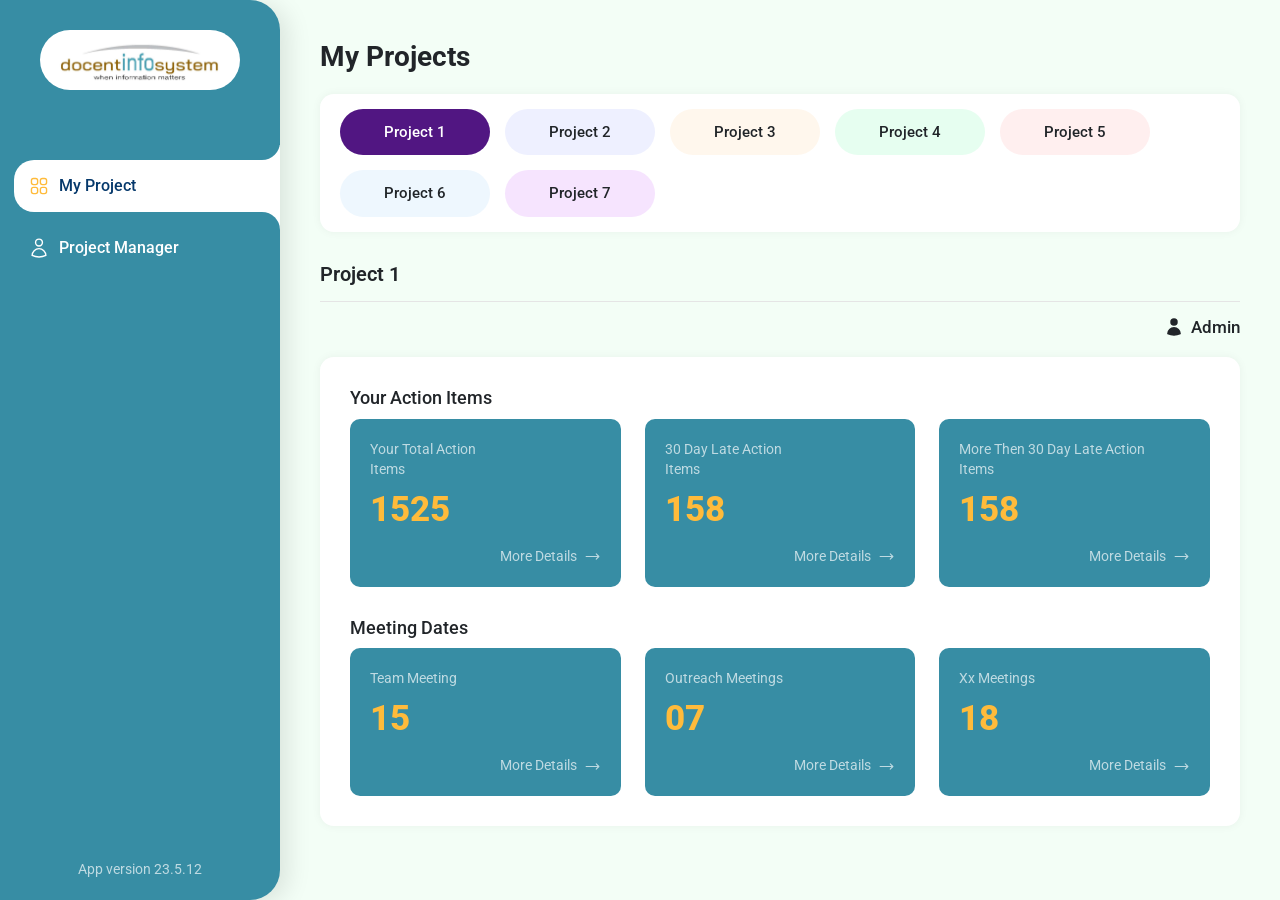
==== index.html @ bc52c70f "first commit" ====
<!doctype html>
<html class="no-js" lang="">

<head>
   <meta charset="utf-8">
   <title>Document Info System</title>
   <meta name="description" content="">
   <meta name="viewport" content="width=device-width, initial-scale=1">
   <link
      href="https://fonts.googleapis.com/css2?family=Roboto:ital,wght@0,100;0,300;0,400;0,500;0,700;0,900;1,100;1,300;1,400;1,500;1,700;1,900&display=swap"
      rel="stylesheet">
   <!-- Favicons -->
   <link rel="apple-touch-icon" href="./asset/img/favicons/apple-touch-icon.png" sizes="180x180">
   <link rel="icon" href="./asset/img/favicons/favicon-32x32.png" sizes="32x32" type="image/png">
   <link rel="icon" href="./asset/img/favicons/favicon-16x16.png" sizes="16x16" type="image/png">
   <link rel="stylesheet" href="./asset/css/bootstrap.min.css">
   <link rel="stylesheet" href="./asset/css/style.css">
</head>

<body>
   <main class="appWrapper">
      <!-- sidebar -->
      <div class="sideBar">
         <div class="topInfo">
            <div class="logoBox">
               <a href="/">
                  <img class="img-fluid" src="./asset/img/logo.jpg" alt="">
               </a>
            </div>
            <div class="menuBox">
               <nav>
                  <ul>
                     <li>
                        <a href="#" class="active">
                           <svg xmlns="http://www.w3.org/2000/svg" fill="none" viewBox="0 0 24 24" stroke-width="1.5"
                              stroke="currentColor" class="size-6">
                              <path stroke-linecap="round" stroke-linejoin="round"
                                 d="M3.75 6A2.25 2.25 0 0 1 6 3.75h2.25A2.25 2.25 0 0 1 10.5 6v2.25a2.25 2.25 0 0 1-2.25 2.25H6a2.25 2.25 0 0 1-2.25-2.25V6ZM3.75 15.75A2.25 2.25 0 0 1 6 13.5h2.25a2.25 2.25 0 0 1 2.25 2.25V18a2.25 2.25 0 0 1-2.25 2.25H6A2.25 2.25 0 0 1 3.75 18v-2.25ZM13.5 6a2.25 2.25 0 0 1 2.25-2.25H18A2.25 2.25 0 0 1 20.25 6v2.25A2.25 2.25 0 0 1 18 10.5h-2.25a2.25 2.25 0 0 1-2.25-2.25V6ZM13.5 15.75a2.25 2.25 0 0 1 2.25-2.25H18a2.25 2.25 0 0 1 2.25 2.25V18A2.25 2.25 0 0 1 18 20.25h-2.25A2.25 2.25 0 0 1 13.5 18v-2.25Z" />
                           </svg>
                           <span>My Project</span>
                        </a>
                     </li>
                     <li>
                        <a href="#">
                           <svg xmlns="http://www.w3.org/2000/svg" fill="none" viewBox="0 0 24 24" stroke-width="1.5"
                              stroke="currentColor" class="size-6">
                              <path stroke-linecap="round" stroke-linejoin="round"
                                 d="M15.75 6a3.75 3.75 0 1 1-7.5 0 3.75 3.75 0 0 1 7.5 0ZM4.501 20.118a7.5 7.5 0 0 1 14.998 0A17.933 17.933 0 0 1 12 21.75c-2.676 0-5.216-.584-7.499-1.632Z" />
                           </svg>
                           <span>Project Manager</span>
                        </a>
                     </li>
                  </ul>
               </nav>
            </div>
         </div>
         <div class="bottomInfo">
            <p>App version 23.5.12</p>
         </div>
      </div>
      <!-- mobile header -->
      <div class="mobileHeader">
         <div class="row align-items-center">
            <div class="col-6">
               <div class="LogoBox">
                  <a href="/">
                     <img class="img-fluid" src="./asset/img/logo.jpg" alt="">
                  </a>
               </div>
            </div>
            <div class="col-6">
               <div class="toggleButton">
                  <button type="button" data-bs-toggle="offcanvas" data-bs-target="#mobileOffcanvas">
                     <svg xmlns="http://www.w3.org/2000/svg" fill="none" viewBox="0 0 24 24" stroke-width="1.5"
                        stroke="currentColor" class="size-6">
                        <path stroke-linecap="round" stroke-linejoin="round"
                           d="M3.75 6.75h16.5M3.75 12H12m-8.25 5.25h16.5" />
                     </svg>
                  </button>
               </div>
            </div>
         </div>
      </div>
      <!-- mobileSidebar -->
      <div class="offcanvas offcanvas-end" tabindex="-1" id="mobileOffcanvas" aria-labelledby="offcanvasExampleLabel">
         <div class="offcanvas-header">
            <button type="button" class="btn-close" data-bs-dismiss="offcanvas" aria-label="Close"></button>
         </div>
         <div class="offcanvas-body">
            <div class="topInfo">
               <div class="menuBox">
                  <nav>
                     <ul>
                        <li>
                           <a href="#" class="active">
                              <svg xmlns="http://www.w3.org/2000/svg" fill="none" viewBox="0 0 24 24" stroke-width="1.5"
                                 stroke="currentColor" class="size-6">
                                 <path stroke-linecap="round" stroke-linejoin="round"
                                    d="M3.75 6A2.25 2.25 0 0 1 6 3.75h2.25A2.25 2.25 0 0 1 10.5 6v2.25a2.25 2.25 0 0 1-2.25 2.25H6a2.25 2.25 0 0 1-2.25-2.25V6ZM3.75 15.75A2.25 2.25 0 0 1 6 13.5h2.25a2.25 2.25 0 0 1 2.25 2.25V18a2.25 2.25 0 0 1-2.25 2.25H6A2.25 2.25 0 0 1 3.75 18v-2.25ZM13.5 6a2.25 2.25 0 0 1 2.25-2.25H18A2.25 2.25 0 0 1 20.25 6v2.25A2.25 2.25 0 0 1 18 10.5h-2.25a2.25 2.25 0 0 1-2.25-2.25V6ZM13.5 15.75a2.25 2.25 0 0 1 2.25-2.25H18a2.25 2.25 0 0 1 2.25 2.25V18A2.25 2.25 0 0 1 18 20.25h-2.25A2.25 2.25 0 0 1 13.5 18v-2.25Z" />
                              </svg>
                              <span>My Project</span>
                           </a>
                        </li>
                        <li>
                           <a href="#">
                              <svg xmlns="http://www.w3.org/2000/svg" fill="none" viewBox="0 0 24 24" stroke-width="1.5"
                                 stroke="currentColor" class="size-6">
                                 <path stroke-linecap="round" stroke-linejoin="round"
                                    d="M15.75 6a3.75 3.75 0 1 1-7.5 0 3.75 3.75 0 0 1 7.5 0ZM4.501 20.118a7.5 7.5 0 0 1 14.998 0A17.933 17.933 0 0 1 12 21.75c-2.676 0-5.216-.584-7.499-1.632Z" />
                              </svg>
                              <span>Project Manager</span>
                           </a>
                        </li>
                     </ul>
                  </nav>
               </div>
            </div>
            <div class="bottomInfo">
               <p>App version 23.5.12</p>
            </div>
         </div>
      </div>
      <!-- main app content -->
      <div class="wrapper">
         <div class="pageHeading">
            <h2>My Projects</h2>
         </div>
         <div class="projectButton">
            <div class="card">
               <div class="card-body">
                  <ul class="nav nav-tabs" id="myTab" role="tablist">
                     <li class="nav-item" role="presentation">
                        <button class="active btn p1" data-bs-toggle="tab" data-bs-target="#project1" type="button"
                           role="tab" aria-selected="true">Project 1</button>
                     </li>
                     <li class="nav-item" role="presentation">
                        <button class="btn p2" data-bs-toggle="tab" data-bs-target="#project2" type="button" role="tab"
                           aria-selected="false">Project 2</button>
                     </li>
                     <li class="nav-item" role="presentation">
                        <button class="btn p3" data-bs-toggle="tab" data-bs-target="#project3" type="button" role="tab"
                           aria-selected="false">Project 3</button>
                     </li>
                     <li class="nav-item" role="presentation">
                        <button class="btn p4" data-bs-toggle="tab" data-bs-target="#project4" type="button" role="tab"
                           aria-selected="false">Project 4</button>
                     </li>
                     <li class="nav-item" role="presentation">
                        <button class="btn p5" data-bs-toggle="tab" data-bs-target="#project5" type="button" role="tab"
                           aria-selected="false">Project 5</button>
                     </li>
                     <li class="nav-item" role="presentation">
                        <button class="btn p6" data-bs-toggle="tab" data-bs-target="#project6" type="button" role="tab"
                           aria-selected="false">Project 6</button>
                     </li>
                     <li class="nav-item" role="presentation">
                        <button class="btn p7" data-bs-toggle="tab" data-bs-target="#project7" type="button" role="tab"
                           aria-selected="false">Project 7</button>
                     </li>
                  </ul>
               </div>
            </div>
         </div>
         <div class="projectPreview">
            <div class="tab-content" id="myTabContent">
               <div class="tab-pane fade show active" id="project1" role="tabpanel" aria-labelledby="home-tab"
                  tabindex="0">
                  <div class="topInfo">
                     <h3>Project 1</h3>
                  </div>
                  <div class="userInfo">
                     <h4>
                        <svg xmlns="http://www.w3.org/2000/svg" viewBox="0 0 24 24" fill="currentColor" class="size-6">
                           <path fill-rule="evenodd"
                              d="M7.5 6a4.5 4.5 0 1 1 9 0 4.5 4.5 0 0 1-9 0ZM3.751 20.105a8.25 8.25 0 0 1 16.498 0 .75.75 0 0 1-.437.695A18.683 18.683 0 0 1 12 22.5c-2.786 0-5.433-.608-7.812-1.7a.75.75 0 0 1-.437-.695Z"
                              clip-rule="evenodd" />
                        </svg>
                        <span>Admin</span>
                     </h4>
                  </div>
                  <div class="card">
                     <div class="card-body">
                        <div class="topItemBox">
                           <div class="top">
                              <h3>Your Action Items</h3>
                           </div>
                           <div class="itemWrapper">
                              <div class="row">
                                 <div class="col-xl-4 col-lg-6 col-md-6 col-12">
                                    <div class="singleItem">
                                       <h4>Your Total Action <br> Items</h4>
                                       <h2>1525</h2>
                                       <div class="detailsBtn">
                                          <a href="#">
                                             More Details
                                             <svg xmlns="http://www.w3.org/2000/svg" fill="none" viewBox="0 0 24 24"
                                                stroke-width="1.5" stroke="currentColor" class="size-6">
                                                <path stroke-linecap="round" stroke-linejoin="round"
                                                   d="M17.25 8.25 21 12m0 0-3.75 3.75M21 12H3" />
                                             </svg>
                                          </a>
                                       </div>
                                    </div>
                                 </div>
                                 <div class="col-xl-4 col-lg-6 col-md-6 col-12">
                                    <div class="singleItem">
                                       <h4>30 Day Late Action <br> Items</h4>
                                       <h2>158</h2>
                                       <div class="detailsBtn">
                                          <a href="#">
                                             More Details
                                             <svg xmlns="http://www.w3.org/2000/svg" fill="none" viewBox="0 0 24 24"
                                                stroke-width="1.5" stroke="currentColor" class="size-6">
                                                <path stroke-linecap="round" stroke-linejoin="round"
                                                   d="M17.25 8.25 21 12m0 0-3.75 3.75M21 12H3" />
                                             </svg>
                                          </a>
                                       </div>
                                    </div>
                                 </div>
                                 <div class="col-xl-4 col-lg-6 col-md-6 col-12">
                                    <div class="singleItem">
                                       <h4>More Then 30 Day Late Action <br> Items</h4>
                                       <h2>158</h2>
                                       <div class="detailsBtn">
                                          <a href="#">
                                             More Details
                                             <svg xmlns="http://www.w3.org/2000/svg" fill="none" viewBox="0 0 24 24"
                                                stroke-width="1.5" stroke="currentColor" class="size-6">
                                                <path stroke-linecap="round" stroke-linejoin="round"
                                                   d="M17.25 8.25 21 12m0 0-3.75 3.75M21 12H3" />
                                             </svg>
                                          </a>
                                       </div>
                                    </div>
                                 </div>
                              </div>
                           </div>
                        </div>
                        <div class="bottomItemBox">
                           <div class="top">
                              <h3>Meeting Dates</h3>
                           </div>
                           <div class="itemWrapper">
                              <div class="row">
                                 <div class="col-xl-4 col-lg-6 col-md-6 col-12">
                                    <div class="singleItem">
                                       <h4>Team Meeting</h4>
                                       <h2>15</h2>
                                       <div class="detailsBtn">
                                          <a href="#">
                                             More Details
                                             <svg xmlns="http://www.w3.org/2000/svg" fill="none" viewBox="0 0 24 24"
                                                stroke-width="1.5" stroke="currentColor" class="size-6">
                                                <path stroke-linecap="round" stroke-linejoin="round"
                                                   d="M17.25 8.25 21 12m0 0-3.75 3.75M21 12H3" />
                                             </svg>
                                          </a>
                                       </div>
                                    </div>
                                 </div>
                                 <div class="col-xl-4 col-lg-6 col-md-6 col-12">
                                    <div class="singleItem">
                                       <h4>Outreach Meetings</h4>
                                       <h2>07</h2>
                                       <div class="detailsBtn">
                                          <a href="#">
                                             More Details
                                             <svg xmlns="http://www.w3.org/2000/svg" fill="none" viewBox="0 0 24 24"
                                                stroke-width="1.5" stroke="currentColor" class="size-6">
                                                <path stroke-linecap="round" stroke-linejoin="round"
                                                   d="M17.25 8.25 21 12m0 0-3.75 3.75M21 12H3" />
                                             </svg>
                                          </a>
                                       </div>
                                    </div>
                                 </div>
                                 <div class="col-xl-4 col-lg-6 col-md-6 col-12">
                                    <div class="singleItem">
                                       <h4>Xx Meetings</h4>
                                       <h2>18</h2>
                                       <div class="detailsBtn">
                                          <a href="#">
                                             More Details
                                             <svg xmlns="http://www.w3.org/2000/svg" fill="none" viewBox="0 0 24 24"
                                                stroke-width="1.5" stroke="currentColor" class="size-6">
                                                <path stroke-linecap="round" stroke-linejoin="round"
                                                   d="M17.25 8.25 21 12m0 0-3.75 3.75M21 12H3" />
                                             </svg>
                                          </a>
                                       </div>
                                    </div>
                                 </div>
                              </div>
                           </div>
                        </div>
                     </div>
                  </div>
               </div>
               <div class="tab-pane fade" id="project2" role="tabpanel" aria-labelledby="profile-tab" tabindex="0">
                  <div class="topInfo">
                     <h3>Project 2</h3>
                  </div>
                  <div class="userInfo">
                     <h4>
                        <svg xmlns="http://www.w3.org/2000/svg" viewBox="0 0 24 24" fill="currentColor" class="size-6">
                           <path fill-rule="evenodd"
                              d="M7.5 6a4.5 4.5 0 1 1 9 0 4.5 4.5 0 0 1-9 0ZM3.751 20.105a8.25 8.25 0 0 1 16.498 0 .75.75 0 0 1-.437.695A18.683 18.683 0 0 1 12 22.5c-2.786 0-5.433-.608-7.812-1.7a.75.75 0 0 1-.437-.695Z"
                              clip-rule="evenodd" />
                        </svg>
                        <span>Admin</span>
                     </h4>
                  </div>
                  <div class="card">
                     <div class="card-body">
                        <div class="topItemBox">
                           <div class="top">
                              <h3>Your Action Items</h3>
                           </div>
                           <div class="itemWrapper">
                              <div class="row">
                                 <div class="col-xl-4 col-lg-6 col-md-6 col-12">
                                    <div class="singleItem">
                                       <h4>Your Total Action <br> Items</h4>
                                       <h2>1525</h2>
                                       <div class="detailsBtn">
                                          <a href="#">
                                             More Details
                                             <svg xmlns="http://www.w3.org/2000/svg" fill="none" viewBox="0 0 24 24"
                                                stroke-width="1.5" stroke="currentColor" class="size-6">
                                                <path stroke-linecap="round" stroke-linejoin="round"
                                                   d="M17.25 8.25 21 12m0 0-3.75 3.75M21 12H3" />
                                             </svg>
                                          </a>
                                       </div>
                                    </div>
                                 </div>
                                 <div class="col-xl-4 col-lg-6 col-md-6 col-12">
                                    <div class="singleItem">
                                       <h4>30 Day Late Action <br> Items</h4>
                                       <h2>158</h2>
                                       <div class="detailsBtn">
                                          <a href="#">
                                             More Details
                                             <svg xmlns="http://www.w3.org/2000/svg" fill="none" viewBox="0 0 24 24"
                                                stroke-width="1.5" stroke="currentColor" class="size-6">
                                                <path stroke-linecap="round" stroke-linejoin="round"
                                                   d="M17.25 8.25 21 12m0 0-3.75 3.75M21 12H3" />
                                             </svg>
                                          </a>
                                       </div>
                                    </div>
                                 </div>
                                 <div class="col-xl-4 col-lg-6 col-md-6 col-12">
                                    <div class="singleItem">
                                       <h4>More Then 30 Day Late Action <br> Items</h4>
                                       <h2>158</h2>
                                       <div class="detailsBtn">
                                          <a href="#">
                                             More Details
                                             <svg xmlns="http://www.w3.org/2000/svg" fill="none" viewBox="0 0 24 24"
                                                stroke-width="1.5" stroke="currentColor" class="size-6">
                                                <path stroke-linecap="round" stroke-linejoin="round"
                                                   d="M17.25 8.25 21 12m0 0-3.75 3.75M21 12H3" />
                                             </svg>
                                          </a>
                                       </div>
                                    </div>
                                 </div>
                              </div>
                           </div>
                        </div>
                        <div class="bottomItemBox">
                           <div class="top">
                              <h3>Meeting Dates</h3>
                           </div>
                           <div class="itemWrapper">
                              <div class="row">
                                 <div class="col-xl-4 col-lg-6 col-md-6 col-12">
                                    <div class="singleItem">
                                       <h4>Team Meeting</h4>
                                       <h2>15</h2>
                                       <div class="detailsBtn">
                                          <a href="#">
                                             More Details
                                             <svg xmlns="http://www.w3.org/2000/svg" fill="none" viewBox="0 0 24 24"
                                                stroke-width="1.5" stroke="currentColor" class="size-6">
                                                <path stroke-linecap="round" stroke-linejoin="round"
                                                   d="M17.25 8.25 21 12m0 0-3.75 3.75M21 12H3" />
                                             </svg>
                                          </a>
                                       </div>
                                    </div>
                                 </div>
                                 <div class="col-xl-4 col-lg-6 col-md-6 col-12">
                                    <div class="singleItem">
                                       <h4>Outreach Meetings</h4>
                                       <h2>07</h2>
                                       <div class="detailsBtn">
                                          <a href="#">
                                             More Details
                                             <svg xmlns="http://www.w3.org/2000/svg" fill="none" viewBox="0 0 24 24"
                                                stroke-width="1.5" stroke="currentColor" class="size-6">
                                                <path stroke-linecap="round" stroke-linejoin="round"
                                                   d="M17.25 8.25 21 12m0 0-3.75 3.75M21 12H3" />
                                             </svg>
                                          </a>
                                       </div>
                                    </div>
                                 </div>
                                 <div class="col-xl-4 col-lg-6 col-md-6 col-12">
                                    <div class="singleItem">
                                       <h4>Xx Meetings</h4>
                                       <h2>18</h2>
                                       <div class="detailsBtn">
                                          <a href="#">
                                             More Details
                                             <svg xmlns="http://www.w3.org/2000/svg" fill="none" viewBox="0 0 24 24"
                                                stroke-width="1.5" stroke="currentColor" class="size-6">
                                                <path stroke-linecap="round" stroke-linejoin="round"
                                                   d="M17.25 8.25 21 12m0 0-3.75 3.75M21 12H3" />
                                             </svg>
                                          </a>
                                       </div>
                                    </div>
                                 </div>
                              </div>
                           </div>
                        </div>
                     </div>
                  </div>
               </div>
               <div class="tab-pane fade" id="project3" role="tabpanel" aria-labelledby="profile-tab" tabindex="0">
                  <div class="topInfo">
                     <h3>Project 3</h3>
                  </div>
                  <div class="userInfo">
                     <h4>
                        <svg xmlns="http://www.w3.org/2000/svg" viewBox="0 0 24 24" fill="currentColor" class="size-6">
                           <path fill-rule="evenodd"
                              d="M7.5 6a4.5 4.5 0 1 1 9 0 4.5 4.5 0 0 1-9 0ZM3.751 20.105a8.25 8.25 0 0 1 16.498 0 .75.75 0 0 1-.437.695A18.683 18.683 0 0 1 12 22.5c-2.786 0-5.433-.608-7.812-1.7a.75.75 0 0 1-.437-.695Z"
                              clip-rule="evenodd" />
                        </svg>
                        <span>Admin</span>
                     </h4>
                  </div>
                  <div class="card">
                     <div class="card-body">
                        <div class="topItemBox">
                           <div class="top">
                              <h3>Your Action Items</h3>
                           </div>
                           <div class="itemWrapper">
                              <div class="row">
                                 <div class="col-xl-4 col-lg-6 col-md-6 col-12">
                                    <div class="singleItem">
                                       <h4>Your Total Action <br> Items</h4>
                                       <h2>1525</h2>
                                       <div class="detailsBtn">
                                          <a href="#">
                                             More Details
                                             <svg xmlns="http://www.w3.org/2000/svg" fill="none" viewBox="0 0 24 24"
                                                stroke-width="1.5" stroke="currentColor" class="size-6">
                                                <path stroke-linecap="round" stroke-linejoin="round"
                                                   d="M17.25 8.25 21 12m0 0-3.75 3.75M21 12H3" />
                                             </svg>
                                          </a>
                                       </div>
                                    </div>
                                 </div>
                                 <div class="col-xl-4 col-lg-6 col-md-6 col-12">
                                    <div class="singleItem">
                                       <h4>30 Day Late Action <br> Items</h4>
                                       <h2>158</h2>
                                       <div class="detailsBtn">
                                          <a href="#">
                                             More Details
                                             <svg xmlns="http://www.w3.org/2000/svg" fill="none" viewBox="0 0 24 24"
                                                stroke-width="1.5" stroke="currentColor" class="size-6">
                                                <path stroke-linecap="round" stroke-linejoin="round"
                                                   d="M17.25 8.25 21 12m0 0-3.75 3.75M21 12H3" />
                                             </svg>
                                          </a>
                                       </div>
                                    </div>
                                 </div>
                                 <div class="col-xl-4 col-lg-6 col-md-6 col-12">
                                    <div class="singleItem">
                                       <h4>More Then 30 Day Late Action <br> Items</h4>
                                       <h2>158</h2>
                                       <div class="detailsBtn">
                                          <a href="#">
                                             More Details
                                             <svg xmlns="http://www.w3.org/2000/svg" fill="none" viewBox="0 0 24 24"
                                                stroke-width="1.5" stroke="currentColor" class="size-6">
                                                <path stroke-linecap="round" stroke-linejoin="round"
                                                   d="M17.25 8.25 21 12m0 0-3.75 3.75M21 12H3" />
                                             </svg>
                                          </a>
                                       </div>
                                    </div>
                                 </div>
                              </div>
                           </div>
                        </div>
                        <div class="bottomItemBox">
                           <div class="top">
                              <h3>Meeting Dates</h3>
                           </div>
                           <div class="itemWrapper">
                              <div class="row">
                                 <div class="col-xl-4 col-lg-6 col-md-6 col-12">
                                    <div class="singleItem">
                                       <h4>Team Meeting</h4>
                                       <h2>15</h2>
                                       <div class="detailsBtn">
                                          <a href="#">
                                             More Details
                                             <svg xmlns="http://www.w3.org/2000/svg" fill="none" viewBox="0 0 24 24"
                                                stroke-width="1.5" stroke="currentColor" class="size-6">
                                                <path stroke-linecap="round" stroke-linejoin="round"
                                                   d="M17.25 8.25 21 12m0 0-3.75 3.75M21 12H3" />
                                             </svg>
                                          </a>
                                       </div>
                                    </div>
                                 </div>
                                 <div class="col-xl-4 col-lg-6 col-md-6 col-12">
                                    <div class="singleItem">
                                       <h4>Outreach Meetings</h4>
                                       <h2>07</h2>
                                       <div class="detailsBtn">
                                          <a href="#">
                                             More Details
                                             <svg xmlns="http://www.w3.org/2000/svg" fill="none" viewBox="0 0 24 24"
                                                stroke-width="1.5" stroke="currentColor" class="size-6">
                                                <path stroke-linecap="round" stroke-linejoin="round"
                                                   d="M17.25 8.25 21 12m0 0-3.75 3.75M21 12H3" />
                                             </svg>
                                          </a>
                                       </div>
                                    </div>
                                 </div>
                                 <div class="col-xl-4 col-lg-6 col-md-6 col-12">
                                    <div class="singleItem">
                                       <h4>Xx Meetings</h4>
                                       <h2>18</h2>
                                       <div class="detailsBtn">
                                          <a href="#">
                                             More Details
                                             <svg xmlns="http://www.w3.org/2000/svg" fill="none" viewBox="0 0 24 24"
                                                stroke-width="1.5" stroke="currentColor" class="size-6">
                                                <path stroke-linecap="round" stroke-linejoin="round"
                                                   d="M17.25 8.25 21 12m0 0-3.75 3.75M21 12H3" />
                                             </svg>
                                          </a>
                                       </div>
                                    </div>
                                 </div>
                              </div>
                           </div>
                        </div>
                     </div>
                  </div>
               </div>
               <div class="tab-pane fade" id="project4" role="tabpanel" aria-labelledby="profile-tab" tabindex="0">
                  <div class="topInfo">
                     <h3>Project 4</h3>
                  </div>
                  <div class="userInfo">
                     <h4>
                        <svg xmlns="http://www.w3.org/2000/svg" viewBox="0 0 24 24" fill="currentColor" class="size-6">
                           <path fill-rule="evenodd"
                              d="M7.5 6a4.5 4.5 0 1 1 9 0 4.5 4.5 0 0 1-9 0ZM3.751 20.105a8.25 8.25 0 0 1 16.498 0 .75.75 0 0 1-.437.695A18.683 18.683 0 0 1 12 22.5c-2.786 0-5.433-.608-7.812-1.7a.75.75 0 0 1-.437-.695Z"
                              clip-rule="evenodd" />
                        </svg>
                        <span>Admin</span>
                     </h4>
                  </div>
                  <div class="card">
                     <div class="card-body">
                        <div class="topItemBox">
                           <div class="top">
                              <h3>Your Action Items</h3>
                           </div>
                           <div class="itemWrapper">
                              <div class="row">
                                 <div class="col-xl-4 col-lg-6 col-md-6 col-12">
                                    <div class="singleItem">
                                       <h4>Your Total Action <br> Items</h4>
                                       <h2>1525</h2>
                                       <div class="detailsBtn">
                                          <a href="#">
                                             More Details
                                             <svg xmlns="http://www.w3.org/2000/svg" fill="none" viewBox="0 0 24 24"
                                                stroke-width="1.5" stroke="currentColor" class="size-6">
                                                <path stroke-linecap="round" stroke-linejoin="round"
                                                   d="M17.25 8.25 21 12m0 0-3.75 3.75M21 12H3" />
                                             </svg>
                                          </a>
                                       </div>
                                    </div>
                                 </div>
                                 <div class="col-xl-4 col-lg-6 col-md-6 col-12">
                                    <div class="singleItem">
                                       <h4>30 Day Late Action <br> Items</h4>
                                       <h2>158</h2>
                                       <div class="detailsBtn">
                                          <a href="#">
                                             More Details
                                             <svg xmlns="http://www.w3.org/2000/svg" fill="none" viewBox="0 0 24 24"
                                                stroke-width="1.5" stroke="currentColor" class="size-6">
                                                <path stroke-linecap="round" stroke-linejoin="round"
                                                   d="M17.25 8.25 21 12m0 0-3.75 3.75M21 12H3" />
                                             </svg>
                                          </a>
                                       </div>
                                    </div>
                                 </div>
                                 <div class="col-xl-4 col-lg-6 col-md-6 col-12">
                                    <div class="singleItem">
                                       <h4>More Then 30 Day Late Action <br> Items</h4>
                                       <h2>158</h2>
                                       <div class="detailsBtn">
                                          <a href="#">
                                             More Details
                                             <svg xmlns="http://www.w3.org/2000/svg" fill="none" viewBox="0 0 24 24"
                                                stroke-width="1.5" stroke="currentColor" class="size-6">
                                                <path stroke-linecap="round" stroke-linejoin="round"
                                                   d="M17.25 8.25 21 12m0 0-3.75 3.75M21 12H3" />
                                             </svg>
                                          </a>
                                       </div>
                                    </div>
                                 </div>
                              </div>
                           </div>
                        </div>
                        <div class="bottomItemBox">
                           <div class="top">
                              <h3>Meeting Dates</h3>
                           </div>
                           <div class="itemWrapper">
                              <div class="row">
                                 <div class="col-xl-4 col-lg-6 col-md-6 col-12">
                                    <div class="singleItem">
                                       <h4>Team Meeting</h4>
                                       <h2>15</h2>
                                       <div class="detailsBtn">
                                          <a href="#">
                                             More Details
                                             <svg xmlns="http://www.w3.org/2000/svg" fill="none" viewBox="0 0 24 24"
                                                stroke-width="1.5" stroke="currentColor" class="size-6">
                                                <path stroke-linecap="round" stroke-linejoin="round"
                                                   d="M17.25 8.25 21 12m0 0-3.75 3.75M21 12H3" />
                                             </svg>
                                          </a>
                                       </div>
                                    </div>
                                 </div>
                                 <div class="col-xl-4 col-lg-6 col-md-6 col-12">
                                    <div class="singleItem">
                                       <h4>Outreach Meetings</h4>
                                       <h2>07</h2>
                                       <div class="detailsBtn">
                                          <a href="#">
                                             More Details
                                             <svg xmlns="http://www.w3.org/2000/svg" fill="none" viewBox="0 0 24 24"
                                                stroke-width="1.5" stroke="currentColor" class="size-6">
                                                <path stroke-linecap="round" stroke-linejoin="round"
                                                   d="M17.25 8.25 21 12m0 0-3.75 3.75M21 12H3" />
                                             </svg>
                                          </a>
                                       </div>
                                    </div>
                                 </div>
                                 <div class="col-xl-4 col-lg-6 col-md-6 col-12">
                                    <div class="singleItem">
                                       <h4>Xx Meetings</h4>
                                       <h2>18</h2>
                                       <div class="detailsBtn">
                                          <a href="#">
                                             More Details
                                             <svg xmlns="http://www.w3.org/2000/svg" fill="none" viewBox="0 0 24 24"
                                                stroke-width="1.5" stroke="currentColor" class="size-6">
                                                <path stroke-linecap="round" stroke-linejoin="round"
                                                   d="M17.25 8.25 21 12m0 0-3.75 3.75M21 12H3" />
                                             </svg>
                                          </a>
                                       </div>
                                    </div>
                                 </div>
                              </div>
                           </div>
                        </div>
                     </div>
                  </div>
               </div>
               <div class="tab-pane fade" id="project5" role="tabpanel" aria-labelledby="profile-tab" tabindex="0">
                  <div class="topInfo">
                     <h3>Project 5</h3>
                  </div>
                  <div class="userInfo">
                     <h4>
                        <svg xmlns="http://www.w3.org/2000/svg" viewBox="0 0 24 24" fill="currentColor" class="size-6">
                           <path fill-rule="evenodd"
                              d="M7.5 6a4.5 4.5 0 1 1 9 0 4.5 4.5 0 0 1-9 0ZM3.751 20.105a8.25 8.25 0 0 1 16.498 0 .75.75 0 0 1-.437.695A18.683 18.683 0 0 1 12 22.5c-2.786 0-5.433-.608-7.812-1.7a.75.75 0 0 1-.437-.695Z"
                              clip-rule="evenodd" />
                        </svg>
                        <span>Admin</span>
                     </h4>
                  </div>
                  <div class="card">
                     <div class="card-body">
                        <div class="topItemBox">
                           <div class="top">
                              <h3>Your Action Items</h3>
                           </div>
                           <div class="itemWrapper">
                              <div class="row">
                                 <div class="col-xl-4 col-lg-6 col-md-6 col-12">
                                    <div class="singleItem">
                                       <h4>Your Total Action <br> Items</h4>
                                       <h2>1525</h2>
                                       <div class="detailsBtn">
                                          <a href="#">
                                             More Details
                                             <svg xmlns="http://www.w3.org/2000/svg" fill="none" viewBox="0 0 24 24"
                                                stroke-width="1.5" stroke="currentColor" class="size-6">
                                                <path stroke-linecap="round" stroke-linejoin="round"
                                                   d="M17.25 8.25 21 12m0 0-3.75 3.75M21 12H3" />
                                             </svg>
                                          </a>
                                       </div>
                                    </div>
                                 </div>
                                 <div class="col-xl-4 col-lg-6 col-md-6 col-12">
                                    <div class="singleItem">
                                       <h4>30 Day Late Action <br> Items</h4>
                                       <h2>158</h2>
                                       <div class="detailsBtn">
                                          <a href="#">
                                             More Details
                                             <svg xmlns="http://www.w3.org/2000/svg" fill="none" viewBox="0 0 24 24"
                                                stroke-width="1.5" stroke="currentColor" class="size-6">
                                                <path stroke-linecap="round" stroke-linejoin="round"
                                                   d="M17.25 8.25 21 12m0 0-3.75 3.75M21 12H3" />
                                             </svg>
                                          </a>
                                       </div>
                                    </div>
                                 </div>
                                 <div class="col-xl-4 col-lg-6 col-md-6 col-12">
                                    <div class="singleItem">
                                       <h4>More Then 30 Day Late Action <br> Items</h4>
                                       <h2>158</h2>
                                       <div class="detailsBtn">
                                          <a href="#">
                                             More Details
                                             <svg xmlns="http://www.w3.org/2000/svg" fill="none" viewBox="0 0 24 24"
                                                stroke-width="1.5" stroke="currentColor" class="size-6">
                                                <path stroke-linecap="round" stroke-linejoin="round"
                                                   d="M17.25 8.25 21 12m0 0-3.75 3.75M21 12H3" />
                                             </svg>
                                          </a>
                                       </div>
                                    </div>
                                 </div>
                              </div>
                           </div>
                        </div>
                        <div class="bottomItemBox">
                           <div class="top">
                              <h3>Meeting Dates</h3>
                           </div>
                           <div class="itemWrapper">
                              <div class="row">
                                 <div class="col-xl-4 col-lg-6 col-md-6 col-12">
                                    <div class="singleItem">
                                       <h4>Team Meeting</h4>
                                       <h2>15</h2>
                                       <div class="detailsBtn">
                                          <a href="#">
                                             More Details
                                             <svg xmlns="http://www.w3.org/2000/svg" fill="none" viewBox="0 0 24 24"
                                                stroke-width="1.5" stroke="currentColor" class="size-6">
                                                <path stroke-linecap="round" stroke-linejoin="round"
                                                   d="M17.25 8.25 21 12m0 0-3.75 3.75M21 12H3" />
                                             </svg>
                                          </a>
                                       </div>
                                    </div>
                                 </div>
                                 <div class="col-xl-4 col-lg-6 col-md-6 col-12">
                                    <div class="singleItem">
                                       <h4>Outreach Meetings</h4>
                                       <h2>07</h2>
                                       <div class="detailsBtn">
                                          <a href="#">
                                             More Details
                                             <svg xmlns="http://www.w3.org/2000/svg" fill="none" viewBox="0 0 24 24"
                                                stroke-width="1.5" stroke="currentColor" class="size-6">
                                                <path stroke-linecap="round" stroke-linejoin="round"
                                                   d="M17.25 8.25 21 12m0 0-3.75 3.75M21 12H3" />
                                             </svg>
                                          </a>
                                       </div>
                                    </div>
                                 </div>
                                 <div class="col-xl-4 col-lg-6 col-md-6 col-12">
                                    <div class="singleItem">
                                       <h4>Xx Meetings</h4>
                                       <h2>18</h2>
                                       <div class="detailsBtn">
                                          <a href="#">
                                             More Details
                                             <svg xmlns="http://www.w3.org/2000/svg" fill="none" viewBox="0 0 24 24"
                                                stroke-width="1.5" stroke="currentColor" class="size-6">
                                                <path stroke-linecap="round" stroke-linejoin="round"
                                                   d="M17.25 8.25 21 12m0 0-3.75 3.75M21 12H3" />
                                             </svg>
                                          </a>
                                       </div>
                                    </div>
                                 </div>
                              </div>
                           </div>
                        </div>
                     </div>
                  </div>
               </div>
               <div class="tab-pane fade" id="project6" role="tabpanel" aria-labelledby="profile-tab" tabindex="0">
                  <div class="topInfo">
                     <h3>Project 6</h3>
                  </div>
                  <div class="userInfo">
                     <h4>
                        <svg xmlns="http://www.w3.org/2000/svg" viewBox="0 0 24 24" fill="currentColor" class="size-6">
                           <path fill-rule="evenodd"
                              d="M7.5 6a4.5 4.5 0 1 1 9 0 4.5 4.5 0 0 1-9 0ZM3.751 20.105a8.25 8.25 0 0 1 16.498 0 .75.75 0 0 1-.437.695A18.683 18.683 0 0 1 12 22.5c-2.786 0-5.433-.608-7.812-1.7a.75.75 0 0 1-.437-.695Z"
                              clip-rule="evenodd" />
                        </svg>
                        <span>Admin</span>
                     </h4>
                  </div>
                  <div class="card">
                     <div class="card-body">
                        <div class="topItemBox">
                           <div class="top">
                              <h3>Your Action Items</h3>
                           </div>
                           <div class="itemWrapper">
                              <div class="row">
                                 <div class="col-xl-4 col-lg-6 col-md-6 col-12">
                                    <div class="singleItem">
                                       <h4>Your Total Action <br> Items</h4>
                                       <h2>1525</h2>
                                       <div class="detailsBtn">
                                          <a href="#">
                                             More Details
                                             <svg xmlns="http://www.w3.org/2000/svg" fill="none" viewBox="0 0 24 24"
                                                stroke-width="1.5" stroke="currentColor" class="size-6">
                                                <path stroke-linecap="round" stroke-linejoin="round"
                                                   d="M17.25 8.25 21 12m0 0-3.75 3.75M21 12H3" />
                                             </svg>
                                          </a>
                                       </div>
                                    </div>
                                 </div>
                                 <div class="col-xl-4 col-lg-6 col-md-6 col-12">
                                    <div class="singleItem">
                                       <h4>30 Day Late Action <br> Items</h4>
                                       <h2>158</h2>
                                       <div class="detailsBtn">
                                          <a href="#">
                                             More Details
                                             <svg xmlns="http://www.w3.org/2000/svg" fill="none" viewBox="0 0 24 24"
                                                stroke-width="1.5" stroke="currentColor" class="size-6">
                                                <path stroke-linecap="round" stroke-linejoin="round"
                                                   d="M17.25 8.25 21 12m0 0-3.75 3.75M21 12H3" />
                                             </svg>
                                          </a>
                                       </div>
                                    </div>
                                 </div>
                                 <div class="col-xl-4 col-lg-6 col-md-6 col-12">
                                    <div class="singleItem">
                                       <h4>More Then 30 Day Late Action <br> Items</h4>
                                       <h2>158</h2>
                                       <div class="detailsBtn">
                                          <a href="#">
                                             More Details
                                             <svg xmlns="http://www.w3.org/2000/svg" fill="none" viewBox="0 0 24 24"
                                                stroke-width="1.5" stroke="currentColor" class="size-6">
                                                <path stroke-linecap="round" stroke-linejoin="round"
                                                   d="M17.25 8.25 21 12m0 0-3.75 3.75M21 12H3" />
                                             </svg>
                                          </a>
                                       </div>
                                    </div>
                                 </div>
                              </div>
                           </div>
                        </div>
                        <div class="bottomItemBox">
                           <div class="top">
                              <h3>Meeting Dates</h3>
                           </div>
                           <div class="itemWrapper">
                              <div class="row">
                                 <div class="col-xl-4 col-lg-6 col-md-6 col-12">
                                    <div class="singleItem">
                                       <h4>Team Meeting</h4>
                                       <h2>15</h2>
                                       <div class="detailsBtn">
                                          <a href="#">
                                             More Details
                                             <svg xmlns="http://www.w3.org/2000/svg" fill="none" viewBox="0 0 24 24"
                                                stroke-width="1.5" stroke="currentColor" class="size-6">
                                                <path stroke-linecap="round" stroke-linejoin="round"
                                                   d="M17.25 8.25 21 12m0 0-3.75 3.75M21 12H3" />
                                             </svg>
                                          </a>
                                       </div>
                                    </div>
                                 </div>
                                 <div class="col-xl-4 col-lg-6 col-md-6 col-12">
                                    <div class="singleItem">
                                       <h4>Outreach Meetings</h4>
                                       <h2>07</h2>
                                       <div class="detailsBtn">
                                          <a href="#">
                                             More Details
                                             <svg xmlns="http://www.w3.org/2000/svg" fill="none" viewBox="0 0 24 24"
                                                stroke-width="1.5" stroke="currentColor" class="size-6">
                                                <path stroke-linecap="round" stroke-linejoin="round"
                                                   d="M17.25 8.25 21 12m0 0-3.75 3.75M21 12H3" />
                                             </svg>
                                          </a>
                                       </div>
                                    </div>
                                 </div>
                                 <div class="col-xl-4 col-lg-6 col-md-6 col-12">
                                    <div class="singleItem">
                                       <h4>Xx Meetings</h4>
                                       <h2>18</h2>
                                       <div class="detailsBtn">
                                          <a href="#">
                                             More Details
                                             <svg xmlns="http://www.w3.org/2000/svg" fill="none" viewBox="0 0 24 24"
                                                stroke-width="1.5" stroke="currentColor" class="size-6">
                                                <path stroke-linecap="round" stroke-linejoin="round"
                                                   d="M17.25 8.25 21 12m0 0-3.75 3.75M21 12H3" />
                                             </svg>
                                          </a>
                                       </div>
                                    </div>
                                 </div>
                              </div>
                           </div>
                        </div>
                     </div>
                  </div>
               </div>
               <div class="tab-pane fade" id="project7" role="tabpanel" aria-labelledby="profile-tab" tabindex="0">
                  <div class="topInfo">
                     <h3>Project 7</h3>
                  </div>
                  <div class="userInfo">
                     <h4>
                        <svg xmlns="http://www.w3.org/2000/svg" viewBox="0 0 24 24" fill="currentColor" class="size-6">
                           <path fill-rule="evenodd"
                              d="M7.5 6a4.5 4.5 0 1 1 9 0 4.5 4.5 0 0 1-9 0ZM3.751 20.105a8.25 8.25 0 0 1 16.498 0 .75.75 0 0 1-.437.695A18.683 18.683 0 0 1 12 22.5c-2.786 0-5.433-.608-7.812-1.7a.75.75 0 0 1-.437-.695Z"
                              clip-rule="evenodd" />
                        </svg>
                        <span>Admin</span>
                     </h4>
                  </div>
                  <div class="card">
                     <div class="card-body">
                        <div class="topItemBox">
                           <div class="top">
                              <h3>Your Action Items</h3>
                           </div>
                           <div class="itemWrapper">
                              <div class="row">
                                 <div class="col-xl-4 col-lg-6 col-md-6 col-12">
                                    <div class="singleItem">
                                       <h4>Your Total Action <br> Items</h4>
                                       <h2>1525</h2>
                                       <div class="detailsBtn">
                                          <a href="#">
                                             More Details
                                             <svg xmlns="http://www.w3.org/2000/svg" fill="none" viewBox="0 0 24 24"
                                                stroke-width="1.5" stroke="currentColor" class="size-6">
                                                <path stroke-linecap="round" stroke-linejoin="round"
                                                   d="M17.25 8.25 21 12m0 0-3.75 3.75M21 12H3" />
                                             </svg>
                                          </a>
                                       </div>
                                    </div>
                                 </div>
                                 <div class="col-xl-4 col-lg-6 col-md-6 col-12">
                                    <div class="singleItem">
                                       <h4>30 Day Late Action <br> Items</h4>
                                       <h2>158</h2>
                                       <div class="detailsBtn">
                                          <a href="#">
                                             More Details
                                             <svg xmlns="http://www.w3.org/2000/svg" fill="none" viewBox="0 0 24 24"
                                                stroke-width="1.5" stroke="currentColor" class="size-6">
                                                <path stroke-linecap="round" stroke-linejoin="round"
                                                   d="M17.25 8.25 21 12m0 0-3.75 3.75M21 12H3" />
                                             </svg>
                                          </a>
                                       </div>
                                    </div>
                                 </div>
                                 <div class="col-xl-4 col-lg-6 col-md-6 col-12">
                                    <div class="singleItem">
                                       <h4>More Then 30 Day Late Action <br> Items</h4>
                                       <h2>158</h2>
                                       <div class="detailsBtn">
                                          <a href="#">
                                             More Details
                                             <svg xmlns="http://www.w3.org/2000/svg" fill="none" viewBox="0 0 24 24"
                                                stroke-width="1.5" stroke="currentColor" class="size-6">
                                                <path stroke-linecap="round" stroke-linejoin="round"
                                                   d="M17.25 8.25 21 12m0 0-3.75 3.75M21 12H3" />
                                             </svg>
                                          </a>
                                       </div>
                                    </div>
                                 </div>
                              </div>
                           </div>
                        </div>
                        <div class="bottomItemBox">
                           <div class="top">
                              <h3>Meeting Dates</h3>
                           </div>
                           <div class="itemWrapper">
                              <div class="row">
                                 <div class="col-xl-4 col-lg-6 col-md-6 col-12">
                                    <div class="singleItem">
                                       <h4>Team Meeting</h4>
                                       <h2>15</h2>
                                       <div class="detailsBtn">
                                          <a href="#">
                                             More Details
                                             <svg xmlns="http://www.w3.org/2000/svg" fill="none" viewBox="0 0 24 24"
                                                stroke-width="1.5" stroke="currentColor" class="size-6">
                                                <path stroke-linecap="round" stroke-linejoin="round"
                                                   d="M17.25 8.25 21 12m0 0-3.75 3.75M21 12H3" />
                                             </svg>
                                          </a>
                                       </div>
                                    </div>
                                 </div>
                                 <div class="col-xl-4 col-lg-6 col-md-6 col-12">
                                    <div class="singleItem">
                                       <h4>Outreach Meetings</h4>
                                       <h2>07</h2>
                                       <div class="detailsBtn">
                                          <a href="#">
                                             More Details
                                             <svg xmlns="http://www.w3.org/2000/svg" fill="none" viewBox="0 0 24 24"
                                                stroke-width="1.5" stroke="currentColor" class="size-6">
                                                <path stroke-linecap="round" stroke-linejoin="round"
                                                   d="M17.25 8.25 21 12m0 0-3.75 3.75M21 12H3" />
                                             </svg>
                                          </a>
                                       </div>
                                    </div>
                                 </div>
                                 <div class="col-xl-4 col-lg-6 col-md-6 col-12">
                                    <div class="singleItem">
                                       <h4>Xx Meetings</h4>
                                       <h2>18</h2>
                                       <div class="detailsBtn">
                                          <a href="#">
                                             More Details
                                             <svg xmlns="http://www.w3.org/2000/svg" fill="none" viewBox="0 0 24 24"
                                                stroke-width="1.5" stroke="currentColor" class="size-6">
                                                <path stroke-linecap="round" stroke-linejoin="round"
                                                   d="M17.25 8.25 21 12m0 0-3.75 3.75M21 12H3" />
                                             </svg>
                                          </a>
                                       </div>
                                    </div>
                                 </div>
                              </div>
                           </div>
                        </div>
                     </div>
                  </div>
               </div>
            </div>
         </div>
      </div>
   </main>
   <script src="./asset/js/bootstrap.bundle.min.js"></script>
</body>

</html>
---- asset/css/style.css ----
*{margin:0;padding:0;outline:0;font-family:"Roboto",sans-serif}ul{margin:0;padding:0;font-family:"Roboto",sans-serif}ul li{margin:0;padding:0;list-style:none;font-family:"Roboto",sans-serif}a{text-decoration:none;color:#05386B;transition:0.4s;font-family:"Roboto",sans-serif}a:hover{text-decoration:none;color:#05386B}h1,h2,h3,h4,h5,h6{margin:0;padding:0;font-family:"Roboto",sans-serif}body{position:relative;font-family:"Roboto",sans-serif;background-color:#F3FEF6}p{margin:0;padding:0;color:#323232;font-family:"Roboto",sans-serif}.appWrapper{display:flex;min-height:100dvh}.appWrapper .sideBar{position:fixed;top:0;left:0;width:280px;background-color:#378DA4;border-radius:0px 30px 30px 0px;max-height:100dvh;overflow-y:auto;display:flex;flex-direction:column;box-shadow:8px 4px 25px rgba(0,0,0,0.1);height:100%}.appWrapper .sideBar .topInfo{flex:1}.appWrapper .sideBar .bottomInfo{padding:20px 10px}.appWrapper .sideBar .bottomInfo p{text-align:center;font-size:14px;color:#ffffffad}.appWrapper .sideBar .logoBox{padding:30px 40px}.appWrapper .sideBar .logoBox a{width:100%;display:flex;align-items:center;justify-content:center;background-color:#fff;padding:5px;border-radius:100px}.appWrapper .sideBar .logoBox img{border-radius:100px;height:50px}.appWrapper .sideBar .menuBox{padding-left:14px;margin-top:40px}.appWrapper .sideBar .menuBox nav ul li{margin-bottom:10px}.appWrapper .sideBar .menuBox nav ul li a{font-weight:500;color:#fff;font-size:16px;display:flex;align-items:center;column-gap:5px;padding:14px 0px;border-top-left-radius:100px;border-bottom-left-radius:100px;transition:0s;padding-left:10px}.appWrapper .sideBar .menuBox nav ul li a svg{height:22px;color:#fff;min-width:30px;text-align:center}.appWrapper .sideBar .menuBox nav ul li a:hover{color:#FFBB3B}.appWrapper .sideBar .menuBox nav ul li a:hover svg{color:#FFBB3B}.appWrapper .sideBar .menuBox nav ul li a.active{background-color:#fff;border-top-left-radius:20px;border-bottom-left-radius:20px;position:relative;color:#05386B}.appWrapper .sideBar .menuBox nav ul li a.active svg{color:#FFBB3B}.appWrapper .sideBar .menuBox nav ul li a.active:after{content:"";position:absolute;background-color:transparent;bottom:100%;right:0;height:35px;width:35px;border-bottom-right-radius:18px;box-shadow:0 20px 0 0 #fff}.appWrapper .sideBar .menuBox nav ul li a.active:before{content:"";position:absolute;background-color:transparent;top:52px;right:0;height:68px;width:35px;border-top-right-radius:18px;box-shadow:0 -20px 0 0 #fff}.appWrapper .wrapper{margin-left:280px;flex:1;padding:40px 40px}.pageHeading h2{font-weight:700;font-size:28px}.card{border:none;box-shadow:0px 0px 10px rgba(0,0,0,0.05);border-radius:14px}.card .card-body{padding:15px 20px}.projectButton{margin-top:20px}.projectButton .nav-tabs{border:none;display:flex;column-gap:15px;row-gap:15px;flex-wrap:wrap}.projectButton .btn{padding:12px 25px;background-color:transparent;border:none;border-radius:30px;font-weight:500;font-size:15px;min-width:150px}.projectButton .btn.active{background-color:#511682;color:#fff}.projectButton .p1{background-color:#51168244}.projectButton .p2{background-color:#EEF0FF}.projectButton .p3{background-color:#FFF7ED}.projectButton .p4{background-color:#E6FEF0}.projectButton .p5{background-color:#FFEFEF}.projectButton .p6{background-color:#EEF7FE}.projectButton .p7{background-color:#F6E4FE}.projectPreview{margin-top:30px}.projectPreview .topInfo{border-bottom:1px solid #e5e5e5;padding-bottom:15px}.projectPreview .topInfo h3{font-weight:600;font-size:20px}.projectPreview .userInfo{padding-top:15px;display:flex;justify-content:end}.projectPreview .userInfo h4{font-weight:500;font-size:17px;display:flex;align-items:center;column-gap:7px}.projectPreview .userInfo svg{height:20px}.projectPreview .card{margin-top:20px}.projectPreview .card .card-body{padding:30px}.projectPreview .card .card-body .top h3{font-weight:500;font-size:18px}.projectPreview .card .card-body .itemWrapper{margin-top:10px}.projectPreview .card .card-body .itemWrapper .singleItem{background-color:#378DA4;border-radius:10px;padding:20px 20px;height:100%}.projectPreview .card .card-body .itemWrapper .singleItem h4{color:#ffffffad;font-size:14px;font-weight:400;line-height:20px}.projectPreview .card .card-body .itemWrapper .singleItem h2{margin-top:10px;color:#FFBB3B;font-weight:800;font-size:35px}.projectPreview .card .card-body .itemWrapper .singleItem .detailsBtn{margin-top:15px;display:flex;justify-content:end}.projectPreview .card .card-body .itemWrapper .singleItem .detailsBtn svg{margin-left:4px;height:17px}.projectPreview .card .card-body .itemWrapper .singleItem .detailsBtn a{color:#ffffffad;font-weight:400;font-size:14px}.projectPreview .card .card-body .itemWrapper .singleItem .detailsBtn a:hover{color:#fff}.projectPreview .card .card-body .itemWrapper .singleItem .detailsBtn a:hover svg{color:#fff}.projectPreview .card .card-body .bottomItemBox{margin-top:30px}.mobileHeader{padding:10px 20px;background-color:#378DA4;display:none}.mobileHeader .LogoBox a{width:100%;display:flex;align-items:center;justify-content:center;background-color:#fff;padding:5px;border-radius:100px}.mobileHeader .LogoBox img{border-radius:100px;height:50px}.mobileHeader .toggleButton{text-align:end}.mobileHeader .toggleButton button{height:50px;width:50px;border:none;background-color:#fff;border-radius:30px}.mobileHeader .toggleButton svg{height:27px;color:#378DA4}.offcanvas{background-color:#378DA4;width:300px !important;border:none !important}.offcanvas .offcanvas-header .btn-close{height:40px;width:40px;background-color:#fff;opacity:1;padding:0px;font-size:13px;border-radius:30px}.offcanvas .offcanvas-body{padding:0px;display:flex;flex-direction:column}.offcanvas .offcanvas-body .topInfo{flex:1}.offcanvas .offcanvas-body .bottomInfo{padding:20px 10px}.offcanvas .offcanvas-body .bottomInfo p{text-align:center;font-size:14px;color:#ffffffad}.offcanvas .offcanvas-body .logoBox{padding:30px 40px}.offcanvas .offcanvas-body .logoBox a{width:100%;display:flex;align-items:center;justify-content:center;background-color:#fff;padding:5px;border-radius:100px}.offcanvas .offcanvas-body .logoBox img{border-radius:100px;height:50px}.offcanvas .offcanvas-body .menuBox{padding-left:14px;margin-top:40px}.offcanvas .offcanvas-body .menuBox nav ul li{margin-bottom:10px}.offcanvas .offcanvas-body .menuBox nav ul li a{font-weight:500;color:#fff;font-size:16px;display:flex;align-items:center;column-gap:5px;padding:14px 0px;border-top-left-radius:100px;border-bottom-left-radius:100px;transition:0s;padding-left:10px}.offcanvas .offcanvas-body .menuBox nav ul li a svg{height:22px;color:#fff;min-width:30px;text-align:center}.offcanvas .offcanvas-body .menuBox nav ul li a:hover{color:#FFBB3B}.offcanvas .offcanvas-body .menuBox nav ul li a:hover svg{color:#FFBB3B}.offcanvas .offcanvas-body .menuBox nav ul li a.active{background-color:#fff;border-top-left-radius:20px;border-bottom-left-radius:20px;position:relative;color:#05386B}.offcanvas .offcanvas-body .menuBox nav ul li a.active svg{color:#FFBB3B}.offcanvas .offcanvas-body .menuBox nav ul li a.active:after{content:"";position:absolute;background-color:transparent;bottom:100%;right:0;height:35px;width:35px;border-bottom-right-radius:18px;box-shadow:0 20px 0 0 #fff}.offcanvas .offcanvas-body .menuBox nav ul li a.active:before{content:"";position:absolute;background-color:transparent;top:52px;right:0;height:68px;width:35px;border-top-right-radius:18px;box-shadow:0 -20px 0 0 #fff}@media (min-width: 992px) and (max-width: 1199px){.appWrapper .sideBar{width:240px}.appWrapper .wrapper{margin-left:240px;padding:20px 20px}.projectPreview .card .card-body .itemWrapper>.row{row-gap:20px}}@media (max-width: 991px){.mobileHeader{display:block}.appWrapper{flex-direction:column}.appWrapper .sideBar{display:none}.appWrapper .wrapper{margin-left:0px;padding:20px}.projectPreview .card .card-body .itemWrapper>.row{row-gap:20px}}@media only screen and (min-width: 576px) and (max-width: 767px){.appWrapper .wrapper{padding:15px}.projectPreview .card .card-body{padding:20px}}@media (max-width: 575px){.appWrapper .wrapper{padding:15px}.projectPreview .card .card-body{padding:20px}.projectButton .btn{padding:10px 15px;font-size:14px;min-width:135px}.projectButton .nav-tabs{justify-content:center}.pageHeading h2{font-size:20px}.projectPreview .topInfo h3{font-size:16px}.projectPreview .userInfo h4{font-size:14px;column-gap:7px}.offcanvas{width:90% !important}}

/*# sourceMappingURL=[data-uri] */
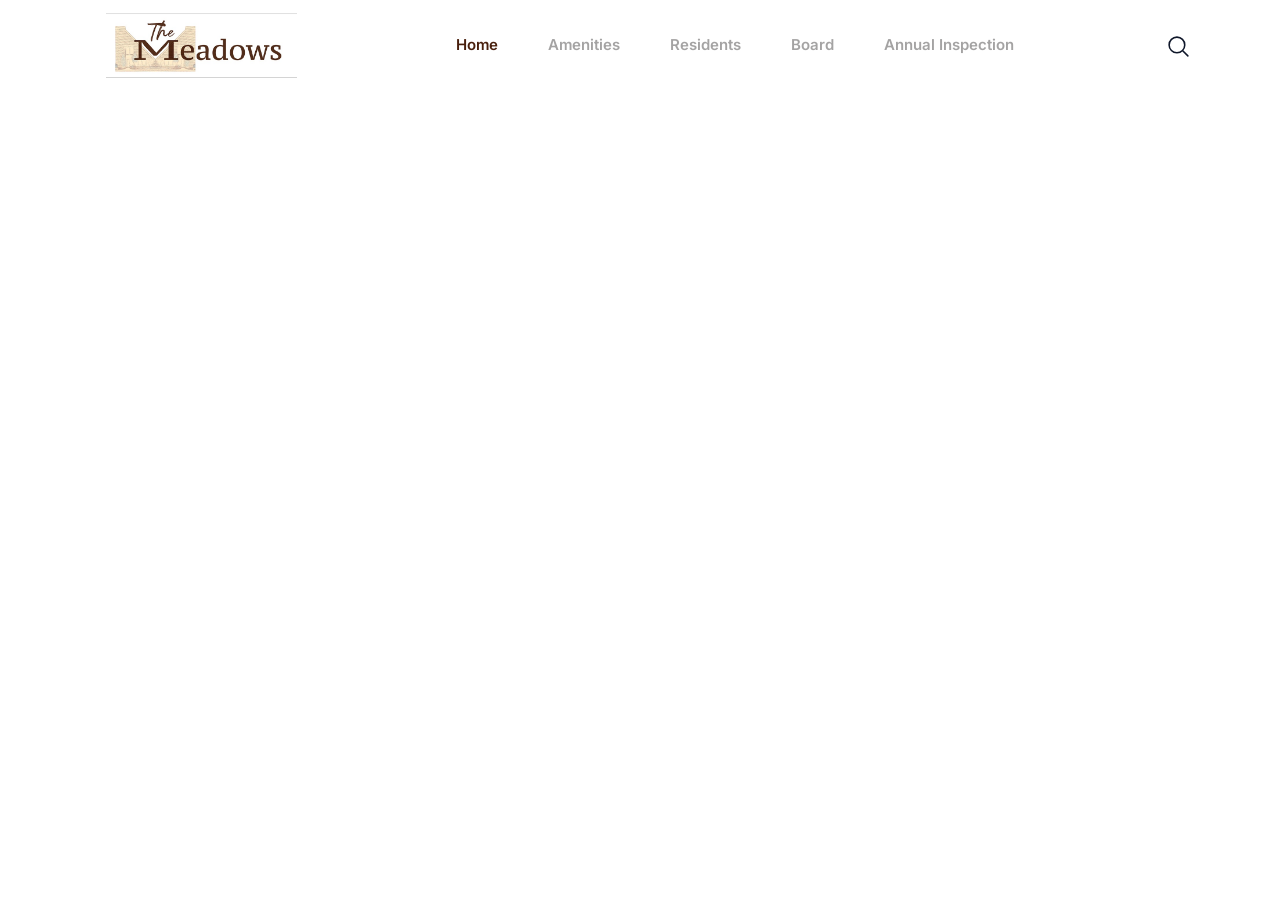
==== commit 73194d27: "First version update" ====
--- a/index.html
+++ b/index.html
@@ -3,11 +3,11 @@
 
 <head>
    <meta charset="utf-8">
-   <title>Document Info System</title>
+   <title>Document - Inner page</title>
    <meta name="description" content="">
    <meta name="viewport" content="width=device-width, initial-scale=1">
    <link
-      href="https://fonts.googleapis.com/css2?family=Roboto:ital,wght@0,100;0,300;0,400;0,500;0,700;0,900;1,100;1,300;1,400;1,500;1,700;1,900&display=swap"
+      href="https://fonts.googleapis.com/css2?family=Inter:ital,opsz,wght@0,14..32,100..900;1,14..32,100..900&display=swap"
       rel="stylesheet">
    <!-- Favicons -->
    <link rel="apple-touch-icon" href="./asset/img/favicons/apple-touch-icon.png" sizes="180x180">
@@ -18,1087 +18,94 @@
 </head>
 
 <body>
-   <main class="appWrapper">
-      <!-- sidebar -->
-      <div class="sideBar">
-         <div class="topInfo">
-            <div class="logoBox">
-               <a href="/">
-                  <img class="img-fluid" src="./asset/img/logo.jpg" alt="">
-               </a>
-            </div>
-            <div class="menuBox">
-               <nav>
-                  <ul>
-                     <li>
-                        <a href="#" class="active">
-                           <svg xmlns="http://www.w3.org/2000/svg" fill="none" viewBox="0 0 24 24" stroke-width="1.5"
-                              stroke="currentColor" class="size-6">
-                              <path stroke-linecap="round" stroke-linejoin="round"
-                                 d="M3.75 6A2.25 2.25 0 0 1 6 3.75h2.25A2.25 2.25 0 0 1 10.5 6v2.25a2.25 2.25 0 0 1-2.25 2.25H6a2.25 2.25 0 0 1-2.25-2.25V6ZM3.75 15.75A2.25 2.25 0 0 1 6 13.5h2.25a2.25 2.25 0 0 1 2.25 2.25V18a2.25 2.25 0 0 1-2.25 2.25H6A2.25 2.25 0 0 1 3.75 18v-2.25ZM13.5 6a2.25 2.25 0 0 1 2.25-2.25H18A2.25 2.25 0 0 1 20.25 6v2.25A2.25 2.25 0 0 1 18 10.5h-2.25a2.25 2.25 0 0 1-2.25-2.25V6ZM13.5 15.75a2.25 2.25 0 0 1 2.25-2.25H18a2.25 2.25 0 0 1 2.25 2.25V18A2.25 2.25 0 0 1 18 20.25h-2.25A2.25 2.25 0 0 1 13.5 18v-2.25Z" />
-                           </svg>
-                           <span>My Project</span>
-                        </a>
-                     </li>
-                     <li>
-                        <a href="#">
-                           <svg xmlns="http://www.w3.org/2000/svg" fill="none" viewBox="0 0 24 24" stroke-width="1.5"
-                              stroke="currentColor" class="size-6">
-                              <path stroke-linecap="round" stroke-linejoin="round"
-                                 d="M15.75 6a3.75 3.75 0 1 1-7.5 0 3.75 3.75 0 0 1 7.5 0ZM4.501 20.118a7.5 7.5 0 0 1 14.998 0A17.933 17.933 0 0 1 12 21.75c-2.676 0-5.216-.584-7.499-1.632Z" />
-                           </svg>
-                           <span>Project Manager</span>
-                        </a>
-                     </li>
-                  </ul>
-               </nav>
-            </div>
-         </div>
-         <div class="bottomInfo">
-            <p>App version 23.5.12</p>
-         </div>
-      </div>
-      <!-- mobile header -->
-      <div class="mobileHeader">
+   <!-- main navbar -->
+   <nav class="navbar navbar-expand-lg bg-body-tertiary">
+      <div class="container">
          <div class="row align-items-center">
             <div class="col-6">
-               <div class="LogoBox">
+               <div class="mobileLogo">
                   <a href="/">
                      <img class="img-fluid" src="./asset/img/logo.jpg" alt="">
                   </a>
                </div>
             </div>
-            <div class="col-6">
-               <div class="toggleButton">
-                  <button type="button" data-bs-toggle="offcanvas" data-bs-target="#mobileOffcanvas">
-                     <svg xmlns="http://www.w3.org/2000/svg" fill="none" viewBox="0 0 24 24" stroke-width="1.5"
-                        stroke="currentColor" class="size-6">
-                        <path stroke-linecap="round" stroke-linejoin="round"
-                           d="M3.75 6.75h16.5M3.75 12H12m-8.25 5.25h16.5" />
-                     </svg>
-                  </button>
-               </div>
+            <div class="col-6 text-end">
+               <button class="navbar-toggler" type="button" data-bs-toggle="collapse"
+                  data-bs-target="#navbarTogglerDemo01" aria-controls="navbarTogglerDemo01" aria-expanded="false"
+                  aria-label="Toggle navigation">
+                  <span class="navbar-toggler-icon"></span>
+               </button>
             </div>
          </div>
+         <div class="collapse navbar-collapse" id="navbarTogglerDemo01">
+            <a class="navbar-brand" href="/">
+               <img src="./asset/img/logo.jpg" alt="">
+            </a>
+            <ul class="navbar-nav mx-auto mb-2 mb-lg-0">
+               <li class="nav-item">
+                  <a class="nav-link active" aria-current="page" href="/">Home</a>
+               </li>
+               <li class="nav-item">
+                  <a class="nav-link" href="/amenities.html">Amenities</a>
+               </li>
+               <li class="nav-item">
+                  <a href="/residents.html" class="nav-link">Residents</a>
+               </li>
+               <li class="nav-item">
+                  <a href="/board.html" class="nav-link">Board</a>
+               </li>
+               <li class="nav-item">
+                  <a href="#" class="nav-link">Annual Inspection</a>
+               </li>
+            </ul>
+            <div class="searchButton">
+               <button type="button">
+                  <svg xmlns="http://www.w3.org/2000/svg" fill="none" viewBox="0 0 24 24" stroke-width="1.5"
+                     stroke="currentColor" class="size-6">
+                     <path stroke-linecap="round" stroke-linejoin="round"
+                        d="m21 21-5.197-5.197m0 0A7.5 7.5 0 1 0 5.196 5.196a7.5 7.5 0 0 0 10.607 10.607Z" />
+                  </svg>
+               </button>
+            </div>
+
+         </div>
       </div>
-      <!-- mobileSidebar -->
-      <div class="offcanvas offcanvas-end" tabindex="-1" id="mobileOffcanvas" aria-labelledby="offcanvasExampleLabel">
-         <div class="offcanvas-header">
-            <button type="button" class="btn-close" data-bs-dismiss="offcanvas" aria-label="Close"></button>
-         </div>
-         <div class="offcanvas-body">
-            <div class="topInfo">
-               <div class="menuBox">
-                  <nav>
-                     <ul>
-                        <li>
-                           <a href="#" class="active">
-                              <svg xmlns="http://www.w3.org/2000/svg" fill="none" viewBox="0 0 24 24" stroke-width="1.5"
-                                 stroke="currentColor" class="size-6">
-                                 <path stroke-linecap="round" stroke-linejoin="round"
-                                    d="M3.75 6A2.25 2.25 0 0 1 6 3.75h2.25A2.25 2.25 0 0 1 10.5 6v2.25a2.25 2.25 0 0 1-2.25 2.25H6a2.25 2.25 0 0 1-2.25-2.25V6ZM3.75 15.75A2.25 2.25 0 0 1 6 13.5h2.25a2.25 2.25 0 0 1 2.25 2.25V18a2.25 2.25 0 0 1-2.25 2.25H6A2.25 2.25 0 0 1 3.75 18v-2.25ZM13.5 6a2.25 2.25 0 0 1 2.25-2.25H18A2.25 2.25 0 0 1 20.25 6v2.25A2.25 2.25 0 0 1 18 10.5h-2.25a2.25 2.25 0 0 1-2.25-2.25V6ZM13.5 15.75a2.25 2.25 0 0 1 2.25-2.25H18a2.25 2.25 0 0 1 2.25 2.25V18A2.25 2.25 0 0 1 18 20.25h-2.25A2.25 2.25 0 0 1 13.5 18v-2.25Z" />
-                              </svg>
-                              <span>My Project</span>
-                           </a>
-                        </li>
-                        <li>
-                           <a href="#">
-                              <svg xmlns="http://www.w3.org/2000/svg" fill="none" viewBox="0 0 24 24" stroke-width="1.5"
-                                 stroke="currentColor" class="size-6">
-                                 <path stroke-linecap="round" stroke-linejoin="round"
-                                    d="M15.75 6a3.75 3.75 0 1 1-7.5 0 3.75 3.75 0 0 1 7.5 0ZM4.501 20.118a7.5 7.5 0 0 1 14.998 0A17.933 17.933 0 0 1 12 21.75c-2.676 0-5.216-.584-7.499-1.632Z" />
-                              </svg>
-                              <span>Project Manager</span>
-                           </a>
-                        </li>
-                     </ul>
-                  </nav>
-               </div>
+   </nav>
+   <!-- home slider -->
+   <div class="homeSlider">
+      <div id="carouselExample" class="carousel slide carousel-fade">
+         <div class="carousel-inner">
+            <div class="carousel-item active">
+               <img class="img-fluid" src="https://placehold.co/1720x700?font=lato&text=Image 01" alt="">
             </div>
-            <div class="bottomInfo">
-               <p>App version 23.5.12</p>
+            <div class="carousel-item">
+               <img class="img-fluid" src="https://placehold.co/1720x700?font=lato&text=Image 02" alt="">
+            </div>
+            <div class="carousel-item">
+               <img class="img-fluid" src="https://placehold.co/1720x700?font=lato&text=Image 03" alt="">
             </div>
          </div>
+         <button class="carousel-control-prev" type="button" data-bs-target="#carouselExample" data-bs-slide="prev">
+            <span class="carousel-control-prev-icon" aria-hidden="true"></span>
+            <span class="visually-hidden">Previous</span>
+         </button>
+         <button class="carousel-control-next" type="button" data-bs-target="#carouselExample" data-bs-slide="next">
+            <span class="carousel-control-next-icon" aria-hidden="true"></span>
+            <span class="visually-hidden">Next</span>
+         </button>
       </div>
-      <!-- main app content -->
-      <div class="wrapper">
-         <div class="pageHeading">
-            <h2>My Projects</h2>
-         </div>
-         <div class="projectButton">
-            <div class="card">
-               <div class="card-body">
-                  <ul class="nav nav-tabs" id="myTab" role="tablist">
-                     <li class="nav-item" role="presentation">
-                        <button class="active btn p1" data-bs-toggle="tab" data-bs-target="#project1" type="button"
-                           role="tab" aria-selected="true">Project 1</button>
-                     </li>
-                     <li class="nav-item" role="presentation">
-                        <button class="btn p2" data-bs-toggle="tab" data-bs-target="#project2" type="button" role="tab"
-                           aria-selected="false">Project 2</button>
-                     </li>
-                     <li class="nav-item" role="presentation">
-                        <button class="btn p3" data-bs-toggle="tab" data-bs-target="#project3" type="button" role="tab"
-                           aria-selected="false">Project 3</button>
-                     </li>
-                     <li class="nav-item" role="presentation">
-                        <button class="btn p4" data-bs-toggle="tab" data-bs-target="#project4" type="button" role="tab"
-                           aria-selected="false">Project 4</button>
-                     </li>
-                     <li class="nav-item" role="presentation">
-                        <button class="btn p5" data-bs-toggle="tab" data-bs-target="#project5" type="button" role="tab"
-                           aria-selected="false">Project 5</button>
-                     </li>
-                     <li class="nav-item" role="presentation">
-                        <button class="btn p6" data-bs-toggle="tab" data-bs-target="#project6" type="button" role="tab"
-                           aria-selected="false">Project 6</button>
-                     </li>
-                     <li class="nav-item" role="presentation">
-                        <button class="btn p7" data-bs-toggle="tab" data-bs-target="#project7" type="button" role="tab"
-                           aria-selected="false">Project 7</button>
-                     </li>
-                  </ul>
-               </div>
-            </div>
-         </div>
-         <div class="projectPreview">
-            <div class="tab-content" id="myTabContent">
-               <div class="tab-pane fade show active" id="project1" role="tabpanel" aria-labelledby="home-tab"
-                  tabindex="0">
-                  <div class="topInfo">
-                     <h3>Project 1</h3>
-                  </div>
-                  <div class="userInfo">
-                     <h4>
-                        <svg xmlns="http://www.w3.org/2000/svg" viewBox="0 0 24 24" fill="currentColor" class="size-6">
-                           <path fill-rule="evenodd"
-                              d="M7.5 6a4.5 4.5 0 1 1 9 0 4.5 4.5 0 0 1-9 0ZM3.751 20.105a8.25 8.25 0 0 1 16.498 0 .75.75 0 0 1-.437.695A18.683 18.683 0 0 1 12 22.5c-2.786 0-5.433-.608-7.812-1.7a.75.75 0 0 1-.437-.695Z"
-                              clip-rule="evenodd" />
-                        </svg>
-                        <span>Admin</span>
-                     </h4>
-                  </div>
-                  <div class="card">
-                     <div class="card-body">
-                        <div class="topItemBox">
-                           <div class="top">
-                              <h3>Your Action Items</h3>
-                           </div>
-                           <div class="itemWrapper">
-                              <div class="row">
-                                 <div class="col-xl-4 col-lg-6 col-md-6 col-12">
-                                    <div class="singleItem">
-                                       <h4>Your Total Action <br> Items</h4>
-                                       <h2>1525</h2>
-                                       <div class="detailsBtn">
-                                          <a href="#">
-                                             More Details
-                                             <svg xmlns="http://www.w3.org/2000/svg" fill="none" viewBox="0 0 24 24"
-                                                stroke-width="1.5" stroke="currentColor" class="size-6">
-                                                <path stroke-linecap="round" stroke-linejoin="round"
-                                                   d="M17.25 8.25 21 12m0 0-3.75 3.75M21 12H3" />
-                                             </svg>
-                                          </a>
-                                       </div>
-                                    </div>
-                                 </div>
-                                 <div class="col-xl-4 col-lg-6 col-md-6 col-12">
-                                    <div class="singleItem">
-                                       <h4>30 Day Late Action <br> Items</h4>
-                                       <h2>158</h2>
-                                       <div class="detailsBtn">
-                                          <a href="#">
-                                             More Details
-                                             <svg xmlns="http://www.w3.org/2000/svg" fill="none" viewBox="0 0 24 24"
-                                                stroke-width="1.5" stroke="currentColor" class="size-6">
-                                                <path stroke-linecap="round" stroke-linejoin="round"
-                                                   d="M17.25 8.25 21 12m0 0-3.75 3.75M21 12H3" />
-                                             </svg>
-                                          </a>
-                                       </div>
-                                    </div>
-                                 </div>
-                                 <div class="col-xl-4 col-lg-6 col-md-6 col-12">
-                                    <div class="singleItem">
-                                       <h4>More Then 30 Day Late Action <br> Items</h4>
-                                       <h2>158</h2>
-                                       <div class="detailsBtn">
-                                          <a href="#">
-                                             More Details
-                                             <svg xmlns="http://www.w3.org/2000/svg" fill="none" viewBox="0 0 24 24"
-                                                stroke-width="1.5" stroke="currentColor" class="size-6">
-                                                <path stroke-linecap="round" stroke-linejoin="round"
-                                                   d="M17.25 8.25 21 12m0 0-3.75 3.75M21 12H3" />
-                                             </svg>
-                                          </a>
-                                       </div>
-                                    </div>
-                                 </div>
-                              </div>
-                           </div>
-                        </div>
-                        <div class="bottomItemBox">
-                           <div class="top">
-                              <h3>Meeting Dates</h3>
-                           </div>
-                           <div class="itemWrapper">
-                              <div class="row">
-                                 <div class="col-xl-4 col-lg-6 col-md-6 col-12">
-                                    <div class="singleItem">
-                                       <h4>Team Meeting</h4>
-                                       <h2>15</h2>
-                                       <div class="detailsBtn">
-                                          <a href="#">
-                                             More Details
-                                             <svg xmlns="http://www.w3.org/2000/svg" fill="none" viewBox="0 0 24 24"
-                                                stroke-width="1.5" stroke="currentColor" class="size-6">
-                                                <path stroke-linecap="round" stroke-linejoin="round"
-                                                   d="M17.25 8.25 21 12m0 0-3.75 3.75M21 12H3" />
-                                             </svg>
-                                          </a>
-                                       </div>
-                                    </div>
-                                 </div>
-                                 <div class="col-xl-4 col-lg-6 col-md-6 col-12">
-                                    <div class="singleItem">
-                                       <h4>Outreach Meetings</h4>
-                                       <h2>07</h2>
-                                       <div class="detailsBtn">
-                                          <a href="#">
-                                             More Details
-                                             <svg xmlns="http://www.w3.org/2000/svg" fill="none" viewBox="0 0 24 24"
-                                                stroke-width="1.5" stroke="currentColor" class="size-6">
-                                                <path stroke-linecap="round" stroke-linejoin="round"
-                                                   d="M17.25 8.25 21 12m0 0-3.75 3.75M21 12H3" />
-                                             </svg>
-                                          </a>
-                                       </div>
-                                    </div>
-                                 </div>
-                                 <div class="col-xl-4 col-lg-6 col-md-6 col-12">
-                                    <div class="singleItem">
-                                       <h4>Xx Meetings</h4>
-                                       <h2>18</h2>
-                                       <div class="detailsBtn">
-                                          <a href="#">
-                                             More Details
-                                             <svg xmlns="http://www.w3.org/2000/svg" fill="none" viewBox="0 0 24 24"
-                                                stroke-width="1.5" stroke="currentColor" class="size-6">
-                                                <path stroke-linecap="round" stroke-linejoin="round"
-                                                   d="M17.25 8.25 21 12m0 0-3.75 3.75M21 12H3" />
-                                             </svg>
-                                          </a>
-                                       </div>
-                                    </div>
-                                 </div>
-                              </div>
-                           </div>
-                        </div>
-                     </div>
-                  </div>
-               </div>
-               <div class="tab-pane fade" id="project2" role="tabpanel" aria-labelledby="profile-tab" tabindex="0">
-                  <div class="topInfo">
-                     <h3>Project 2</h3>
-                  </div>
-                  <div class="userInfo">
-                     <h4>
-                        <svg xmlns="http://www.w3.org/2000/svg" viewBox="0 0 24 24" fill="currentColor" class="size-6">
-                           <path fill-rule="evenodd"
-                              d="M7.5 6a4.5 4.5 0 1 1 9 0 4.5 4.5 0 0 1-9 0ZM3.751 20.105a8.25 8.25 0 0 1 16.498 0 .75.75 0 0 1-.437.695A18.683 18.683 0 0 1 12 22.5c-2.786 0-5.433-.608-7.812-1.7a.75.75 0 0 1-.437-.695Z"
-                              clip-rule="evenodd" />
-                        </svg>
-                        <span>Admin</span>
-                     </h4>
-                  </div>
-                  <div class="card">
-                     <div class="card-body">
-                        <div class="topItemBox">
-                           <div class="top">
-                              <h3>Your Action Items</h3>
-                           </div>
-                           <div class="itemWrapper">
-                              <div class="row">
-                                 <div class="col-xl-4 col-lg-6 col-md-6 col-12">
-                                    <div class="singleItem">
-                                       <h4>Your Total Action <br> Items</h4>
-                                       <h2>1525</h2>
-                                       <div class="detailsBtn">
-                                          <a href="#">
-                                             More Details
-                                             <svg xmlns="http://www.w3.org/2000/svg" fill="none" viewBox="0 0 24 24"
-                                                stroke-width="1.5" stroke="currentColor" class="size-6">
-                                                <path stroke-linecap="round" stroke-linejoin="round"
-                                                   d="M17.25 8.25 21 12m0 0-3.75 3.75M21 12H3" />
-                                             </svg>
-                                          </a>
-                                       </div>
-                                    </div>
-                                 </div>
-                                 <div class="col-xl-4 col-lg-6 col-md-6 col-12">
-                                    <div class="singleItem">
-                                       <h4>30 Day Late Action <br> Items</h4>
-                                       <h2>158</h2>
-                                       <div class="detailsBtn">
-                                          <a href="#">
-                                             More Details
-                                             <svg xmlns="http://www.w3.org/2000/svg" fill="none" viewBox="0 0 24 24"
-                                                stroke-width="1.5" stroke="currentColor" class="size-6">
-                                                <path stroke-linecap="round" stroke-linejoin="round"
-                                                   d="M17.25 8.25 21 12m0 0-3.75 3.75M21 12H3" />
-                                             </svg>
-                                          </a>
-                                       </div>
-                                    </div>
-                                 </div>
-                                 <div class="col-xl-4 col-lg-6 col-md-6 col-12">
-                                    <div class="singleItem">
-                                       <h4>More Then 30 Day Late Action <br> Items</h4>
-                                       <h2>158</h2>
-                                       <div class="detailsBtn">
-                                          <a href="#">
-                                             More Details
-                                             <svg xmlns="http://www.w3.org/2000/svg" fill="none" viewBox="0 0 24 24"
-                                                stroke-width="1.5" stroke="currentColor" class="size-6">
-                                                <path stroke-linecap="round" stroke-linejoin="round"
-                                                   d="M17.25 8.25 21 12m0 0-3.75 3.75M21 12H3" />
-                                             </svg>
-                                          </a>
-                                       </div>
-                                    </div>
-                                 </div>
-                              </div>
-                           </div>
-                        </div>
-                        <div class="bottomItemBox">
-                           <div class="top">
-                              <h3>Meeting Dates</h3>
-                           </div>
-                           <div class="itemWrapper">
-                              <div class="row">
-                                 <div class="col-xl-4 col-lg-6 col-md-6 col-12">
-                                    <div class="singleItem">
-                                       <h4>Team Meeting</h4>
-                                       <h2>15</h2>
-                                       <div class="detailsBtn">
-                                          <a href="#">
-                                             More Details
-                                             <svg xmlns="http://www.w3.org/2000/svg" fill="none" viewBox="0 0 24 24"
-                                                stroke-width="1.5" stroke="currentColor" class="size-6">
-                                                <path stroke-linecap="round" stroke-linejoin="round"
-                                                   d="M17.25 8.25 21 12m0 0-3.75 3.75M21 12H3" />
-                                             </svg>
-                                          </a>
-                                       </div>
-                                    </div>
-                                 </div>
-                                 <div class="col-xl-4 col-lg-6 col-md-6 col-12">
-                                    <div class="singleItem">
-                                       <h4>Outreach Meetings</h4>
-                                       <h2>07</h2>
-                                       <div class="detailsBtn">
-                                          <a href="#">
-                                             More Details
-                                             <svg xmlns="http://www.w3.org/2000/svg" fill="none" viewBox="0 0 24 24"
-                                                stroke-width="1.5" stroke="currentColor" class="size-6">
-                                                <path stroke-linecap="round" stroke-linejoin="round"
-                                                   d="M17.25 8.25 21 12m0 0-3.75 3.75M21 12H3" />
-                                             </svg>
-                                          </a>
-                                       </div>
-                                    </div>
-                                 </div>
-                                 <div class="col-xl-4 col-lg-6 col-md-6 col-12">
-                                    <div class="singleItem">
-                                       <h4>Xx Meetings</h4>
-                                       <h2>18</h2>
-                                       <div class="detailsBtn">
-                                          <a href="#">
-                                             More Details
-                                             <svg xmlns="http://www.w3.org/2000/svg" fill="none" viewBox="0 0 24 24"
-                                                stroke-width="1.5" stroke="currentColor" class="size-6">
-                                                <path stroke-linecap="round" stroke-linejoin="round"
-                                                   d="M17.25 8.25 21 12m0 0-3.75 3.75M21 12H3" />
-                                             </svg>
-                                          </a>
-                                       </div>
-                                    </div>
-                                 </div>
-                              </div>
-                           </div>
-                        </div>
-                     </div>
-                  </div>
-               </div>
-               <div class="tab-pane fade" id="project3" role="tabpanel" aria-labelledby="profile-tab" tabindex="0">
-                  <div class="topInfo">
-                     <h3>Project 3</h3>
-                  </div>
-                  <div class="userInfo">
-                     <h4>
-                        <svg xmlns="http://www.w3.org/2000/svg" viewBox="0 0 24 24" fill="currentColor" class="size-6">
-                           <path fill-rule="evenodd"
-                              d="M7.5 6a4.5 4.5 0 1 1 9 0 4.5 4.5 0 0 1-9 0ZM3.751 20.105a8.25 8.25 0 0 1 16.498 0 .75.75 0 0 1-.437.695A18.683 18.683 0 0 1 12 22.5c-2.786 0-5.433-.608-7.812-1.7a.75.75 0 0 1-.437-.695Z"
-                              clip-rule="evenodd" />
-                        </svg>
-                        <span>Admin</span>
-                     </h4>
-                  </div>
-                  <div class="card">
-                     <div class="card-body">
-                        <div class="topItemBox">
-                           <div class="top">
-                              <h3>Your Action Items</h3>
-                           </div>
-                           <div class="itemWrapper">
-                              <div class="row">
-                                 <div class="col-xl-4 col-lg-6 col-md-6 col-12">
-                                    <div class="singleItem">
-                                       <h4>Your Total Action <br> Items</h4>
-                                       <h2>1525</h2>
-                                       <div class="detailsBtn">
-                                          <a href="#">
-                                             More Details
-                                             <svg xmlns="http://www.w3.org/2000/svg" fill="none" viewBox="0 0 24 24"
-                                                stroke-width="1.5" stroke="currentColor" class="size-6">
-                                                <path stroke-linecap="round" stroke-linejoin="round"
-                                                   d="M17.25 8.25 21 12m0 0-3.75 3.75M21 12H3" />
-                                             </svg>
-                                          </a>
-                                       </div>
-                                    </div>
-                                 </div>
-                                 <div class="col-xl-4 col-lg-6 col-md-6 col-12">
-                                    <div class="singleItem">
-                                       <h4>30 Day Late Action <br> Items</h4>
-                                       <h2>158</h2>
-                                       <div class="detailsBtn">
-                                          <a href="#">
-                                             More Details
-                                             <svg xmlns="http://www.w3.org/2000/svg" fill="none" viewBox="0 0 24 24"
-                                                stroke-width="1.5" stroke="currentColor" class="size-6">
-                                                <path stroke-linecap="round" stroke-linejoin="round"
-                                                   d="M17.25 8.25 21 12m0 0-3.75 3.75M21 12H3" />
-                                             </svg>
-                                          </a>
-                                       </div>
-                                    </div>
-                                 </div>
-                                 <div class="col-xl-4 col-lg-6 col-md-6 col-12">
-                                    <div class="singleItem">
-                                       <h4>More Then 30 Day Late Action <br> Items</h4>
-                                       <h2>158</h2>
-                                       <div class="detailsBtn">
-                                          <a href="#">
-                                             More Details
-                                             <svg xmlns="http://www.w3.org/2000/svg" fill="none" viewBox="0 0 24 24"
-                                                stroke-width="1.5" stroke="currentColor" class="size-6">
-                                                <path stroke-linecap="round" stroke-linejoin="round"
-                                                   d="M17.25 8.25 21 12m0 0-3.75 3.75M21 12H3" />
-                                             </svg>
-                                          </a>
-                                       </div>
-                                    </div>
-                                 </div>
-                              </div>
-                           </div>
-                        </div>
-                        <div class="bottomItemBox">
-                           <div class="top">
-                              <h3>Meeting Dates</h3>
-                           </div>
-                           <div class="itemWrapper">
-                              <div class="row">
-                                 <div class="col-xl-4 col-lg-6 col-md-6 col-12">
-                                    <div class="singleItem">
-                                       <h4>Team Meeting</h4>
-                                       <h2>15</h2>
-                                       <div class="detailsBtn">
-                                          <a href="#">
-                                             More Details
-                                             <svg xmlns="http://www.w3.org/2000/svg" fill="none" viewBox="0 0 24 24"
-                                                stroke-width="1.5" stroke="currentColor" class="size-6">
-                                                <path stroke-linecap="round" stroke-linejoin="round"
-                                                   d="M17.25 8.25 21 12m0 0-3.75 3.75M21 12H3" />
-                                             </svg>
-                                          </a>
-                                       </div>
-                                    </div>
-                                 </div>
-                                 <div class="col-xl-4 col-lg-6 col-md-6 col-12">
-                                    <div class="singleItem">
-                                       <h4>Outreach Meetings</h4>
-                                       <h2>07</h2>
-                                       <div class="detailsBtn">
-                                          <a href="#">
-                                             More Details
-                                             <svg xmlns="http://www.w3.org/2000/svg" fill="none" viewBox="0 0 24 24"
-                                                stroke-width="1.5" stroke="currentColor" class="size-6">
-                                                <path stroke-linecap="round" stroke-linejoin="round"
-                                                   d="M17.25 8.25 21 12m0 0-3.75 3.75M21 12H3" />
-                                             </svg>
-                                          </a>
-                                       </div>
-                                    </div>
-                                 </div>
-                                 <div class="col-xl-4 col-lg-6 col-md-6 col-12">
-                                    <div class="singleItem">
-                                       <h4>Xx Meetings</h4>
-                                       <h2>18</h2>
-                                       <div class="detailsBtn">
-                                          <a href="#">
-                                             More Details
-                                             <svg xmlns="http://www.w3.org/2000/svg" fill="none" viewBox="0 0 24 24"
-                                                stroke-width="1.5" stroke="currentColor" class="size-6">
-                                                <path stroke-linecap="round" stroke-linejoin="round"
-                                                   d="M17.25 8.25 21 12m0 0-3.75 3.75M21 12H3" />
-                                             </svg>
-                                          </a>
-                                       </div>
-                                    </div>
-                                 </div>
-                              </div>
-                           </div>
-                        </div>
-                     </div>
-                  </div>
-               </div>
-               <div class="tab-pane fade" id="project4" role="tabpanel" aria-labelledby="profile-tab" tabindex="0">
-                  <div class="topInfo">
-                     <h3>Project 4</h3>
-                  </div>
-                  <div class="userInfo">
-                     <h4>
-                        <svg xmlns="http://www.w3.org/2000/svg" viewBox="0 0 24 24" fill="currentColor" class="size-6">
-                           <path fill-rule="evenodd"
-                              d="M7.5 6a4.5 4.5 0 1 1 9 0 4.5 4.5 0 0 1-9 0ZM3.751 20.105a8.25 8.25 0 0 1 16.498 0 .75.75 0 0 1-.437.695A18.683 18.683 0 0 1 12 22.5c-2.786 0-5.433-.608-7.812-1.7a.75.75 0 0 1-.437-.695Z"
-                              clip-rule="evenodd" />
-                        </svg>
-                        <span>Admin</span>
-                     </h4>
-                  </div>
-                  <div class="card">
-                     <div class="card-body">
-                        <div class="topItemBox">
-                           <div class="top">
-                              <h3>Your Action Items</h3>
-                           </div>
-                           <div class="itemWrapper">
-                              <div class="row">
-                                 <div class="col-xl-4 col-lg-6 col-md-6 col-12">
-                                    <div class="singleItem">
-                                       <h4>Your Total Action <br> Items</h4>
-                                       <h2>1525</h2>
-                                       <div class="detailsBtn">
-                                          <a href="#">
-                                             More Details
-                                             <svg xmlns="http://www.w3.org/2000/svg" fill="none" viewBox="0 0 24 24"
-                                                stroke-width="1.5" stroke="currentColor" class="size-6">
-                                                <path stroke-linecap="round" stroke-linejoin="round"
-                                                   d="M17.25 8.25 21 12m0 0-3.75 3.75M21 12H3" />
-                                             </svg>
-                                          </a>
-                                       </div>
-                                    </div>
-                                 </div>
-                                 <div class="col-xl-4 col-lg-6 col-md-6 col-12">
-                                    <div class="singleItem">
-                                       <h4>30 Day Late Action <br> Items</h4>
-                                       <h2>158</h2>
-                                       <div class="detailsBtn">
-                                          <a href="#">
-                                             More Details
-                                             <svg xmlns="http://www.w3.org/2000/svg" fill="none" viewBox="0 0 24 24"
-                                                stroke-width="1.5" stroke="currentColor" class="size-6">
-                                                <path stroke-linecap="round" stroke-linejoin="round"
-                                                   d="M17.25 8.25 21 12m0 0-3.75 3.75M21 12H3" />
-                                             </svg>
-                                          </a>
-                                       </div>
-                                    </div>
-                                 </div>
-                                 <div class="col-xl-4 col-lg-6 col-md-6 col-12">
-                                    <div class="singleItem">
-                                       <h4>More Then 30 Day Late Action <br> Items</h4>
-                                       <h2>158</h2>
-                                       <div class="detailsBtn">
-                                          <a href="#">
-                                             More Details
-                                             <svg xmlns="http://www.w3.org/2000/svg" fill="none" viewBox="0 0 24 24"
-                                                stroke-width="1.5" stroke="currentColor" class="size-6">
-                                                <path stroke-linecap="round" stroke-linejoin="round"
-                                                   d="M17.25 8.25 21 12m0 0-3.75 3.75M21 12H3" />
-                                             </svg>
-                                          </a>
-                                       </div>
-                                    </div>
-                                 </div>
-                              </div>
-                           </div>
-                        </div>
-                        <div class="bottomItemBox">
-                           <div class="top">
-                              <h3>Meeting Dates</h3>
-                           </div>
-                           <div class="itemWrapper">
-                              <div class="row">
-                                 <div class="col-xl-4 col-lg-6 col-md-6 col-12">
-                                    <div class="singleItem">
-                                       <h4>Team Meeting</h4>
-                                       <h2>15</h2>
-                                       <div class="detailsBtn">
-                                          <a href="#">
-                                             More Details
-                                             <svg xmlns="http://www.w3.org/2000/svg" fill="none" viewBox="0 0 24 24"
-                                                stroke-width="1.5" stroke="currentColor" class="size-6">
-                                                <path stroke-linecap="round" stroke-linejoin="round"
-                                                   d="M17.25 8.25 21 12m0 0-3.75 3.75M21 12H3" />
-                                             </svg>
-                                          </a>
-                                       </div>
-                                    </div>
-                                 </div>
-                                 <div class="col-xl-4 col-lg-6 col-md-6 col-12">
-                                    <div class="singleItem">
-                                       <h4>Outreach Meetings</h4>
-                                       <h2>07</h2>
-                                       <div class="detailsBtn">
-                                          <a href="#">
-                                             More Details
-                                             <svg xmlns="http://www.w3.org/2000/svg" fill="none" viewBox="0 0 24 24"
-                                                stroke-width="1.5" stroke="currentColor" class="size-6">
-                                                <path stroke-linecap="round" stroke-linejoin="round"
-                                                   d="M17.25 8.25 21 12m0 0-3.75 3.75M21 12H3" />
-                                             </svg>
-                                          </a>
-                                       </div>
-                                    </div>
-                                 </div>
-                                 <div class="col-xl-4 col-lg-6 col-md-6 col-12">
-                                    <div class="singleItem">
-                                       <h4>Xx Meetings</h4>
-                                       <h2>18</h2>
-                                       <div class="detailsBtn">
-                                          <a href="#">
-                                             More Details
-                                             <svg xmlns="http://www.w3.org/2000/svg" fill="none" viewBox="0 0 24 24"
-                                                stroke-width="1.5" stroke="currentColor" class="size-6">
-                                                <path stroke-linecap="round" stroke-linejoin="round"
-                                                   d="M17.25 8.25 21 12m0 0-3.75 3.75M21 12H3" />
-                                             </svg>
-                                          </a>
-                                       </div>
-                                    </div>
-                                 </div>
-                              </div>
-                           </div>
-                        </div>
-                     </div>
-                  </div>
-               </div>
-               <div class="tab-pane fade" id="project5" role="tabpanel" aria-labelledby="profile-tab" tabindex="0">
-                  <div class="topInfo">
-                     <h3>Project 5</h3>
-                  </div>
-                  <div class="userInfo">
-                     <h4>
-                        <svg xmlns="http://www.w3.org/2000/svg" viewBox="0 0 24 24" fill="currentColor" class="size-6">
-                           <path fill-rule="evenodd"
-                              d="M7.5 6a4.5 4.5 0 1 1 9 0 4.5 4.5 0 0 1-9 0ZM3.751 20.105a8.25 8.25 0 0 1 16.498 0 .75.75 0 0 1-.437.695A18.683 18.683 0 0 1 12 22.5c-2.786 0-5.433-.608-7.812-1.7a.75.75 0 0 1-.437-.695Z"
-                              clip-rule="evenodd" />
-                        </svg>
-                        <span>Admin</span>
-                     </h4>
-                  </div>
-                  <div class="card">
-                     <div class="card-body">
-                        <div class="topItemBox">
-                           <div class="top">
-                              <h3>Your Action Items</h3>
-                           </div>
-                           <div class="itemWrapper">
-                              <div class="row">
-                                 <div class="col-xl-4 col-lg-6 col-md-6 col-12">
-                                    <div class="singleItem">
-                                       <h4>Your Total Action <br> Items</h4>
-                                       <h2>1525</h2>
-                                       <div class="detailsBtn">
-                                          <a href="#">
-                                             More Details
-                                             <svg xmlns="http://www.w3.org/2000/svg" fill="none" viewBox="0 0 24 24"
-                                                stroke-width="1.5" stroke="currentColor" class="size-6">
-                                                <path stroke-linecap="round" stroke-linejoin="round"
-                                                   d="M17.25 8.25 21 12m0 0-3.75 3.75M21 12H3" />
-                                             </svg>
-                                          </a>
-                                       </div>
-                                    </div>
-                                 </div>
-                                 <div class="col-xl-4 col-lg-6 col-md-6 col-12">
-                                    <div class="singleItem">
-                                       <h4>30 Day Late Action <br> Items</h4>
-                                       <h2>158</h2>
-                                       <div class="detailsBtn">
-                                          <a href="#">
-                                             More Details
-                                             <svg xmlns="http://www.w3.org/2000/svg" fill="none" viewBox="0 0 24 24"
-                                                stroke-width="1.5" stroke="currentColor" class="size-6">
-                                                <path stroke-linecap="round" stroke-linejoin="round"
-                                                   d="M17.25 8.25 21 12m0 0-3.75 3.75M21 12H3" />
-                                             </svg>
-                                          </a>
-                                       </div>
-                                    </div>
-                                 </div>
-                                 <div class="col-xl-4 col-lg-6 col-md-6 col-12">
-                                    <div class="singleItem">
-                                       <h4>More Then 30 Day Late Action <br> Items</h4>
-                                       <h2>158</h2>
-                                       <div class="detailsBtn">
-                                          <a href="#">
-                                             More Details
-                                             <svg xmlns="http://www.w3.org/2000/svg" fill="none" viewBox="0 0 24 24"
-                                                stroke-width="1.5" stroke="currentColor" class="size-6">
-                                                <path stroke-linecap="round" stroke-linejoin="round"
-                                                   d="M17.25 8.25 21 12m0 0-3.75 3.75M21 12H3" />
-                                             </svg>
-                                          </a>
-                                       </div>
-                                    </div>
-                                 </div>
-                              </div>
-                           </div>
-                        </div>
-                        <div class="bottomItemBox">
-                           <div class="top">
-                              <h3>Meeting Dates</h3>
-                           </div>
-                           <div class="itemWrapper">
-                              <div class="row">
-                                 <div class="col-xl-4 col-lg-6 col-md-6 col-12">
-                                    <div class="singleItem">
-                                       <h4>Team Meeting</h4>
-                                       <h2>15</h2>
-                                       <div class="detailsBtn">
-                                          <a href="#">
-                                             More Details
-                                             <svg xmlns="http://www.w3.org/2000/svg" fill="none" viewBox="0 0 24 24"
-                                                stroke-width="1.5" stroke="currentColor" class="size-6">
-                                                <path stroke-linecap="round" stroke-linejoin="round"
-                                                   d="M17.25 8.25 21 12m0 0-3.75 3.75M21 12H3" />
-                                             </svg>
-                                          </a>
-                                       </div>
-                                    </div>
-                                 </div>
-                                 <div class="col-xl-4 col-lg-6 col-md-6 col-12">
-                                    <div class="singleItem">
-                                       <h4>Outreach Meetings</h4>
-                                       <h2>07</h2>
-                                       <div class="detailsBtn">
-                                          <a href="#">
-                                             More Details
-                                             <svg xmlns="http://www.w3.org/2000/svg" fill="none" viewBox="0 0 24 24"
-                                                stroke-width="1.5" stroke="currentColor" class="size-6">
-                                                <path stroke-linecap="round" stroke-linejoin="round"
-                                                   d="M17.25 8.25 21 12m0 0-3.75 3.75M21 12H3" />
-                                             </svg>
-                                          </a>
-                                       </div>
-                                    </div>
-                                 </div>
-                                 <div class="col-xl-4 col-lg-6 col-md-6 col-12">
-                                    <div class="singleItem">
-                                       <h4>Xx Meetings</h4>
-                                       <h2>18</h2>
-                                       <div class="detailsBtn">
-                                          <a href="#">
-                                             More Details
-                                             <svg xmlns="http://www.w3.org/2000/svg" fill="none" viewBox="0 0 24 24"
-                                                stroke-width="1.5" stroke="currentColor" class="size-6">
-                                                <path stroke-linecap="round" stroke-linejoin="round"
-                                                   d="M17.25 8.25 21 12m0 0-3.75 3.75M21 12H3" />
-                                             </svg>
-                                          </a>
-                                       </div>
-                                    </div>
-                                 </div>
-                              </div>
-                           </div>
-                        </div>
-                     </div>
-                  </div>
-               </div>
-               <div class="tab-pane fade" id="project6" role="tabpanel" aria-labelledby="profile-tab" tabindex="0">
-                  <div class="topInfo">
-                     <h3>Project 6</h3>
-                  </div>
-                  <div class="userInfo">
-                     <h4>
-                        <svg xmlns="http://www.w3.org/2000/svg" viewBox="0 0 24 24" fill="currentColor" class="size-6">
-                           <path fill-rule="evenodd"
-                              d="M7.5 6a4.5 4.5 0 1 1 9 0 4.5 4.5 0 0 1-9 0ZM3.751 20.105a8.25 8.25 0 0 1 16.498 0 .75.75 0 0 1-.437.695A18.683 18.683 0 0 1 12 22.5c-2.786 0-5.433-.608-7.812-1.7a.75.75 0 0 1-.437-.695Z"
-                              clip-rule="evenodd" />
-                        </svg>
-                        <span>Admin</span>
-                     </h4>
-                  </div>
-                  <div class="card">
-                     <div class="card-body">
-                        <div class="topItemBox">
-                           <div class="top">
-                              <h3>Your Action Items</h3>
-                           </div>
-                           <div class="itemWrapper">
-                              <div class="row">
-                                 <div class="col-xl-4 col-lg-6 col-md-6 col-12">
-                                    <div class="singleItem">
-                                       <h4>Your Total Action <br> Items</h4>
-                                       <h2>1525</h2>
-                                       <div class="detailsBtn">
-                                          <a href="#">
-                                             More Details
-                                             <svg xmlns="http://www.w3.org/2000/svg" fill="none" viewBox="0 0 24 24"
-                                                stroke-width="1.5" stroke="currentColor" class="size-6">
-                                                <path stroke-linecap="round" stroke-linejoin="round"
-                                                   d="M17.25 8.25 21 12m0 0-3.75 3.75M21 12H3" />
-                                             </svg>
-                                          </a>
-                                       </div>
-                                    </div>
-                                 </div>
-                                 <div class="col-xl-4 col-lg-6 col-md-6 col-12">
-                                    <div class="singleItem">
-                                       <h4>30 Day Late Action <br> Items</h4>
-                                       <h2>158</h2>
-                                       <div class="detailsBtn">
-                                          <a href="#">
-                                             More Details
-                                             <svg xmlns="http://www.w3.org/2000/svg" fill="none" viewBox="0 0 24 24"
-                                                stroke-width="1.5" stroke="currentColor" class="size-6">
-                                                <path stroke-linecap="round" stroke-linejoin="round"
-                                                   d="M17.25 8.25 21 12m0 0-3.75 3.75M21 12H3" />
-                                             </svg>
-                                          </a>
-                                       </div>
-                                    </div>
-                                 </div>
-                                 <div class="col-xl-4 col-lg-6 col-md-6 col-12">
-                                    <div class="singleItem">
-                                       <h4>More Then 30 Day Late Action <br> Items</h4>
-                                       <h2>158</h2>
-                                       <div class="detailsBtn">
-                                          <a href="#">
-                                             More Details
-                                             <svg xmlns="http://www.w3.org/2000/svg" fill="none" viewBox="0 0 24 24"
-                                                stroke-width="1.5" stroke="currentColor" class="size-6">
-                                                <path stroke-linecap="round" stroke-linejoin="round"
-                                                   d="M17.25 8.25 21 12m0 0-3.75 3.75M21 12H3" />
-                                             </svg>
-                                          </a>
-                                       </div>
-                                    </div>
-                                 </div>
-                              </div>
-                           </div>
-                        </div>
-                        <div class="bottomItemBox">
-                           <div class="top">
-                              <h3>Meeting Dates</h3>
-                           </div>
-                           <div class="itemWrapper">
-                              <div class="row">
-                                 <div class="col-xl-4 col-lg-6 col-md-6 col-12">
-                                    <div class="singleItem">
-                                       <h4>Team Meeting</h4>
-                                       <h2>15</h2>
-                                       <div class="detailsBtn">
-                                          <a href="#">
-                                             More Details
-                                             <svg xmlns="http://www.w3.org/2000/svg" fill="none" viewBox="0 0 24 24"
-                                                stroke-width="1.5" stroke="currentColor" class="size-6">
-                                                <path stroke-linecap="round" stroke-linejoin="round"
-                                                   d="M17.25 8.25 21 12m0 0-3.75 3.75M21 12H3" />
-                                             </svg>
-                                          </a>
-                                       </div>
-                                    </div>
-                                 </div>
-                                 <div class="col-xl-4 col-lg-6 col-md-6 col-12">
-                                    <div class="singleItem">
-                                       <h4>Outreach Meetings</h4>
-                                       <h2>07</h2>
-                                       <div class="detailsBtn">
-                                          <a href="#">
-                                             More Details
-                                             <svg xmlns="http://www.w3.org/2000/svg" fill="none" viewBox="0 0 24 24"
-                                                stroke-width="1.5" stroke="currentColor" class="size-6">
-                                                <path stroke-linecap="round" stroke-linejoin="round"
-                                                   d="M17.25 8.25 21 12m0 0-3.75 3.75M21 12H3" />
-                                             </svg>
-                                          </a>
-                                       </div>
-                                    </div>
-                                 </div>
-                                 <div class="col-xl-4 col-lg-6 col-md-6 col-12">
-                                    <div class="singleItem">
-                                       <h4>Xx Meetings</h4>
-                                       <h2>18</h2>
-                                       <div class="detailsBtn">
-                                          <a href="#">
-                                             More Details
-                                             <svg xmlns="http://www.w3.org/2000/svg" fill="none" viewBox="0 0 24 24"
-                                                stroke-width="1.5" stroke="currentColor" class="size-6">
-                                                <path stroke-linecap="round" stroke-linejoin="round"
-                                                   d="M17.25 8.25 21 12m0 0-3.75 3.75M21 12H3" />
-                                             </svg>
-                                          </a>
-                                       </div>
-                                    </div>
-                                 </div>
-                              </div>
-                           </div>
-                        </div>
-                     </div>
-                  </div>
-               </div>
-               <div class="tab-pane fade" id="project7" role="tabpanel" aria-labelledby="profile-tab" tabindex="0">
-                  <div class="topInfo">
-                     <h3>Project 7</h3>
-                  </div>
-                  <div class="userInfo">
-                     <h4>
-                        <svg xmlns="http://www.w3.org/2000/svg" viewBox="0 0 24 24" fill="currentColor" class="size-6">
-                           <path fill-rule="evenodd"
-                              d="M7.5 6a4.5 4.5 0 1 1 9 0 4.5 4.5 0 0 1-9 0ZM3.751 20.105a8.25 8.25 0 0 1 16.498 0 .75.75 0 0 1-.437.695A18.683 18.683 0 0 1 12 22.5c-2.786 0-5.433-.608-7.812-1.7a.75.75 0 0 1-.437-.695Z"
-                              clip-rule="evenodd" />
-                        </svg>
-                        <span>Admin</span>
-                     </h4>
-                  </div>
-                  <div class="card">
-                     <div class="card-body">
-                        <div class="topItemBox">
-                           <div class="top">
-                              <h3>Your Action Items</h3>
-                           </div>
-                           <div class="itemWrapper">
-                              <div class="row">
-                                 <div class="col-xl-4 col-lg-6 col-md-6 col-12">
-                                    <div class="singleItem">
-                                       <h4>Your Total Action <br> Items</h4>
-                                       <h2>1525</h2>
-                                       <div class="detailsBtn">
-                                          <a href="#">
-                                             More Details
-                                             <svg xmlns="http://www.w3.org/2000/svg" fill="none" viewBox="0 0 24 24"
-                                                stroke-width="1.5" stroke="currentColor" class="size-6">
-                                                <path stroke-linecap="round" stroke-linejoin="round"
-                                                   d="M17.25 8.25 21 12m0 0-3.75 3.75M21 12H3" />
-                                             </svg>
-                                          </a>
-                                       </div>
-                                    </div>
-                                 </div>
-                                 <div class="col-xl-4 col-lg-6 col-md-6 col-12">
-                                    <div class="singleItem">
-                                       <h4>30 Day Late Action <br> Items</h4>
-                                       <h2>158</h2>
-                                       <div class="detailsBtn">
-                                          <a href="#">
-                                             More Details
-                                             <svg xmlns="http://www.w3.org/2000/svg" fill="none" viewBox="0 0 24 24"
-                                                stroke-width="1.5" stroke="currentColor" class="size-6">
-                                                <path stroke-linecap="round" stroke-linejoin="round"
-                                                   d="M17.25 8.25 21 12m0 0-3.75 3.75M21 12H3" />
-                                             </svg>
-                                          </a>
-                                       </div>
-                                    </div>
-                                 </div>
-                                 <div class="col-xl-4 col-lg-6 col-md-6 col-12">
-                                    <div class="singleItem">
-                                       <h4>More Then 30 Day Late Action <br> Items</h4>
-                                       <h2>158</h2>
-                                       <div class="detailsBtn">
-                                          <a href="#">
-                                             More Details
-                                             <svg xmlns="http://www.w3.org/2000/svg" fill="none" viewBox="0 0 24 24"
-                                                stroke-width="1.5" stroke="currentColor" class="size-6">
-                                                <path stroke-linecap="round" stroke-linejoin="round"
-                                                   d="M17.25 8.25 21 12m0 0-3.75 3.75M21 12H3" />
-                                             </svg>
-                                          </a>
-                                       </div>
-                                    </div>
-                                 </div>
-                              </div>
-                           </div>
-                        </div>
-                        <div class="bottomItemBox">
-                           <div class="top">
-                              <h3>Meeting Dates</h3>
-                           </div>
-                           <div class="itemWrapper">
-                              <div class="row">
-                                 <div class="col-xl-4 col-lg-6 col-md-6 col-12">
-                                    <div class="singleItem">
-                                       <h4>Team Meeting</h4>
-                                       <h2>15</h2>
-                                       <div class="detailsBtn">
-                                          <a href="#">
-                                             More Details
-                                             <svg xmlns="http://www.w3.org/2000/svg" fill="none" viewBox="0 0 24 24"
-                                                stroke-width="1.5" stroke="currentColor" class="size-6">
-                                                <path stroke-linecap="round" stroke-linejoin="round"
-                                                   d="M17.25 8.25 21 12m0 0-3.75 3.75M21 12H3" />
-                                             </svg>
-                                          </a>
-                                       </div>
-                                    </div>
-                                 </div>
-                                 <div class="col-xl-4 col-lg-6 col-md-6 col-12">
-                                    <div class="singleItem">
-                                       <h4>Outreach Meetings</h4>
-                                       <h2>07</h2>
-                                       <div class="detailsBtn">
-                                          <a href="#">
-                                             More Details
-                                             <svg xmlns="http://www.w3.org/2000/svg" fill="none" viewBox="0 0 24 24"
-                                                stroke-width="1.5" stroke="currentColor" class="size-6">
-                                                <path stroke-linecap="round" stroke-linejoin="round"
-                                                   d="M17.25 8.25 21 12m0 0-3.75 3.75M21 12H3" />
-                                             </svg>
-                                          </a>
-                                       </div>
-                                    </div>
-                                 </div>
-                                 <div class="col-xl-4 col-lg-6 col-md-6 col-12">
-                                    <div class="singleItem">
-                                       <h4>Xx Meetings</h4>
-                                       <h2>18</h2>
-                                       <div class="detailsBtn">
-                                          <a href="#">
-                                             More Details
-                                             <svg xmlns="http://www.w3.org/2000/svg" fill="none" viewBox="0 0 24 24"
-                                                stroke-width="1.5" stroke="currentColor" class="size-6">
-                                                <path stroke-linecap="round" stroke-linejoin="round"
-                                                   d="M17.25 8.25 21 12m0 0-3.75 3.75M21 12H3" />
-                                             </svg>
-                                          </a>
-                                       </div>
-                                    </div>
-                                 </div>
-                              </div>
-                           </div>
-                        </div>
-                     </div>
-                  </div>
-               </div>
-            </div>
-         </div>
-      </div>
-   </main>
+   </div>
+
+
+
+
+
+
+
+
+
+
+
    <script src="./asset/js/bootstrap.bundle.min.js"></script>
 </body>
 
--- a/asset/css/style.css
+++ b/asset/css/style.css
@@ -1,3 +1,3 @@
-*{margin:0;padding:0;outline:0;font-family:"Roboto",sans-serif}ul{margin:0;padding:0;font-family:"Roboto",sans-serif}ul li{margin:0;padding:0;list-style:none;font-family:"Roboto",sans-serif}a{text-decoration:none;color:#05386B;transition:0.4s;font-family:"Roboto",sans-serif}a:hover{text-decoration:none;color:#05386B}h1,h2,h3,h4,h5,h6{margin:0;padding:0;font-family:"Roboto",sans-serif}body{position:relative;font-family:"Roboto",sans-serif;background-color:#F3FEF6}p{margin:0;padding:0;color:#323232;font-family:"Roboto",sans-serif}.appWrapper{display:flex;min-height:100dvh}.appWrapper .sideBar{position:fixed;top:0;left:0;width:280px;background-color:#378DA4;border-radius:0px 30px 30px 0px;max-height:100dvh;overflow-y:auto;display:flex;flex-direction:column;box-shadow:8px 4px 25px rgba(0,0,0,0.1);height:100%}.appWrapper .sideBar .topInfo{flex:1}.appWrapper .sideBar .bottomInfo{padding:20px 10px}.appWrapper .sideBar .bottomInfo p{text-align:center;font-size:14px;color:#ffffffad}.appWrapper .sideBar .logoBox{padding:30px 40px}.appWrapper .sideBar .logoBox a{width:100%;display:flex;align-items:center;justify-content:center;background-color:#fff;padding:5px;border-radius:100px}.appWrapper .sideBar .logoBox img{border-radius:100px;height:50px}.appWrapper .sideBar .menuBox{padding-left:14px;margin-top:40px}.appWrapper .sideBar .menuBox nav ul li{margin-bottom:10px}.appWrapper .sideBar .menuBox nav ul li a{font-weight:500;color:#fff;font-size:16px;display:flex;align-items:center;column-gap:5px;padding:14px 0px;border-top-left-radius:100px;border-bottom-left-radius:100px;transition:0s;padding-left:10px}.appWrapper .sideBar .menuBox nav ul li a svg{height:22px;color:#fff;min-width:30px;text-align:center}.appWrapper .sideBar .menuBox nav ul li a:hover{color:#FFBB3B}.appWrapper .sideBar .menuBox nav ul li a:hover svg{color:#FFBB3B}.appWrapper .sideBar .menuBox nav ul li a.active{background-color:#fff;border-top-left-radius:20px;border-bottom-left-radius:20px;position:relative;color:#05386B}.appWrapper .sideBar .menuBox nav ul li a.active svg{color:#FFBB3B}.appWrapper .sideBar .menuBox nav ul li a.active:after{content:"";position:absolute;background-color:transparent;bottom:100%;right:0;height:35px;width:35px;border-bottom-right-radius:18px;box-shadow:0 20px 0 0 #fff}.appWrapper .sideBar .menuBox nav ul li a.active:before{content:"";position:absolute;background-color:transparent;top:52px;right:0;height:68px;width:35px;border-top-right-radius:18px;box-shadow:0 -20px 0 0 #fff}.appWrapper .wrapper{margin-left:280px;flex:1;padding:40px 40px}.pageHeading h2{font-weight:700;font-size:28px}.card{border:none;box-shadow:0px 0px 10px rgba(0,0,0,0.05);border-radius:14px}.card .card-body{padding:15px 20px}.projectButton{margin-top:20px}.projectButton .nav-tabs{border:none;display:flex;column-gap:15px;row-gap:15px;flex-wrap:wrap}.projectButton .btn{padding:12px 25px;background-color:transparent;border:none;border-radius:30px;font-weight:500;font-size:15px;min-width:150px}.projectButton .btn.active{background-color:#511682;color:#fff}.projectButton .p1{background-color:#51168244}.projectButton .p2{background-color:#EEF0FF}.projectButton .p3{background-color:#FFF7ED}.projectButton .p4{background-color:#E6FEF0}.projectButton .p5{background-color:#FFEFEF}.projectButton .p6{background-color:#EEF7FE}.projectButton .p7{background-color:#F6E4FE}.projectPreview{margin-top:30px}.projectPreview .topInfo{border-bottom:1px solid #e5e5e5;padding-bottom:15px}.projectPreview .topInfo h3{font-weight:600;font-size:20px}.projectPreview .userInfo{padding-top:15px;display:flex;justify-content:end}.projectPreview .userInfo h4{font-weight:500;font-size:17px;display:flex;align-items:center;column-gap:7px}.projectPreview .userInfo svg{height:20px}.projectPreview .card{margin-top:20px}.projectPreview .card .card-body{padding:30px}.projectPreview .card .card-body .top h3{font-weight:500;font-size:18px}.projectPreview .card .card-body .itemWrapper{margin-top:10px}.projectPreview .card .card-body .itemWrapper .singleItem{background-color:#378DA4;border-radius:10px;padding:20px 20px;height:100%}.projectPreview .card .card-body .itemWrapper .singleItem h4{color:#ffffffad;font-size:14px;font-weight:400;line-height:20px}.projectPreview .card .card-body .itemWrapper .singleItem h2{margin-top:10px;color:#FFBB3B;font-weight:800;font-size:35px}.projectPreview .card .card-body .itemWrapper .singleItem .detailsBtn{margin-top:15px;display:flex;justify-content:end}.projectPreview .card .card-body .itemWrapper .singleItem .detailsBtn svg{margin-left:4px;height:17px}.projectPreview .card .card-body .itemWrapper .singleItem .detailsBtn a{color:#ffffffad;font-weight:400;font-size:14px}.projectPreview .card .card-body .itemWrapper .singleItem .detailsBtn a:hover{color:#fff}.projectPreview .card .card-body .itemWrapper .singleItem .detailsBtn a:hover svg{color:#fff}.projectPreview .card .card-body .bottomItemBox{margin-top:30px}.mobileHeader{padding:10px 20px;background-color:#378DA4;display:none}.mobileHeader .LogoBox a{width:100%;display:flex;align-items:center;justify-content:center;background-color:#fff;padding:5px;border-radius:100px}.mobileHeader .LogoBox img{border-radius:100px;height:50px}.mobileHeader .toggleButton{text-align:end}.mobileHeader .toggleButton button{height:50px;width:50px;border:none;background-color:#fff;border-radius:30px}.mobileHeader .toggleButton svg{height:27px;color:#378DA4}.offcanvas{background-color:#378DA4;width:300px !important;border:none !important}.offcanvas .offcanvas-header .btn-close{height:40px;width:40px;background-color:#fff;opacity:1;padding:0px;font-size:13px;border-radius:30px}.offcanvas .offcanvas-body{padding:0px;display:flex;flex-direction:column}.offcanvas .offcanvas-body .topInfo{flex:1}.offcanvas .offcanvas-body .bottomInfo{padding:20px 10px}.offcanvas .offcanvas-body .bottomInfo p{text-align:center;font-size:14px;color:#ffffffad}.offcanvas .offcanvas-body .logoBox{padding:30px 40px}.offcanvas .offcanvas-body .logoBox a{width:100%;display:flex;align-items:center;justify-content:center;background-color:#fff;padding:5px;border-radius:100px}.offcanvas .offcanvas-body .logoBox img{border-radius:100px;height:50px}.offcanvas .offcanvas-body .menuBox{padding-left:14px;margin-top:40px}.offcanvas .offcanvas-body .menuBox nav ul li{margin-bottom:10px}.offcanvas .offcanvas-body .menuBox nav ul li a{font-weight:500;color:#fff;font-size:16px;display:flex;align-items:center;column-gap:5px;padding:14px 0px;border-top-left-radius:100px;border-bottom-left-radius:100px;transition:0s;padding-left:10px}.offcanvas .offcanvas-body .menuBox nav ul li a svg{height:22px;color:#fff;min-width:30px;text-align:center}.offcanvas .offcanvas-body .menuBox nav ul li a:hover{color:#FFBB3B}.offcanvas .offcanvas-body .menuBox nav ul li a:hover svg{color:#FFBB3B}.offcanvas .offcanvas-body .menuBox nav ul li a.active{background-color:#fff;border-top-left-radius:20px;border-bottom-left-radius:20px;position:relative;color:#05386B}.offcanvas .offcanvas-body .menuBox nav ul li a.active svg{color:#FFBB3B}.offcanvas .offcanvas-body .menuBox nav ul li a.active:after{content:"";position:absolute;background-color:transparent;bottom:100%;right:0;height:35px;width:35px;border-bottom-right-radius:18px;box-shadow:0 20px 0 0 #fff}.offcanvas .offcanvas-body .menuBox nav ul li a.active:before{content:"";position:absolute;background-color:transparent;top:52px;right:0;height:68px;width:35px;border-top-right-radius:18px;box-shadow:0 -20px 0 0 #fff}@media (min-width: 992px) and (max-width: 1199px){.appWrapper .sideBar{width:240px}.appWrapper .wrapper{margin-left:240px;padding:20px 20px}.projectPreview .card .card-body .itemWrapper>.row{row-gap:20px}}@media (max-width: 991px){.mobileHeader{display:block}.appWrapper{flex-direction:column}.appWrapper .sideBar{display:none}.appWrapper .wrapper{margin-left:0px;padding:20px}.projectPreview .card .card-body .itemWrapper>.row{row-gap:20px}}@media only screen and (min-width: 576px) and (max-width: 767px){.appWrapper .wrapper{padding:15px}.projectPreview .card .card-body{padding:20px}}@media (max-width: 575px){.appWrapper .wrapper{padding:15px}.projectPreview .card .card-body{padding:20px}.projectButton .btn{padding:10px 15px;font-size:14px;min-width:135px}.projectButton .nav-tabs{justify-content:center}.pageHeading h2{font-size:20px}.projectPreview .topInfo h3{font-size:16px}.projectPreview .userInfo h4{font-size:14px;column-gap:7px}.offcanvas{width:90% !important}}
+*{margin:0;padding:0;outline:0;font-family:"Inter",serif}ul{margin:0;padding:0;font-family:"Inter",serif}ul li{margin:0;padding:0;list-style:none;font-family:"Inter",serif}a{text-decoration:none;color:#0f172a;transition:0.4s;font-family:"Inter",serif}a:hover{text-decoration:none;color:#0f172a}h1,h2,h3,h4,h5,h6{margin:0;padding:0;font-family:"Inter",serif}body{position:relative;font-family:"Inter",serif;background-color:#fff}p{margin:0;padding:0;color:#64748b;font-family:"Inter",serif}.navbar{background-color:#fff !important}.navbar .navbar-brand img{height:65px}.navbar .navbar-nav .nav-item{margin:0px 10px}.navbar .navbar-nav .nav-item .nav-link{font-weight:600;font-size:15px;padding:10px 15px;color:#918f8fd2}.navbar .navbar-nav .nav-item .nav-link:hover{color:#49200E}.navbar .navbar-nav .nav-item .nav-link.active{color:#49200E}.navbar .searchButton button{height:40px;width:40px;border-radius:30px;border:none;background-color:transparent}.navbar .searchButton button svg{height:25px;color:#0f172a;transition:0.3s}.navbar .searchButton button:hover svg{color:#E9D7BB}.homeSlider{margin-top:10px}.homeSlider .carousel{width:80%;margin:0 auto}.homeSlider .carousel .carousel-item{border-radius:30px}.homeSlider .carousel .carousel-item img{border-radius:30px}.sectionTitle h3{font-weight:700;font-size:25px;margin-bottom:10px}.sectionTitle p{font-size:15px}.breadComeComponent{margin-top:10px}.breadComeComponent .breadcrumb{background-color:#e5e5e5b7;border-radius:10px;padding:14px 20px;margin-bottom:0px}.breadComeComponent .breadcrumb .breadcrumb-item a{display:flex !important;align-items:center;column-gap:6px;font-weight:500;font-size:15px}.breadComeComponent .breadcrumb .breadcrumb-item svg{height:20px}.breadComeComponent .breadcrumb .breadcrumb-item.active{font-weight:500}.card{height:100%;border:1px solid #E9D7BB !important}.card.rounded-bottom{border-radius:10px 10px 100px 100px !important;overflow:hidden}.card.rounded-bottom .card-body{padding:10px 20px 0px 20px;position:relative}.card.rounded-bottom .card-body .btn{margin:0 auto;display:table;width:100%;position:absolute;bottom:0;left:0;background-color:#E9D7BB;border-color:#E9D7BB;color:#0f172a;font-weight:600;font-size:14px;padding-top:10px;padding-bottom:10px;border-radius:0px}.card.rounded-bottom .card-body .btn svg{height:16px;margin-left:4px}.card.rounded-bottom .card-body .btn:hover{background-color:#49200E;border-color:#49200E;color:#fff}.card.rounded-bottom .card-body .card-title{font-weight:600;font-size:17px;margin-bottom:3px}.card.rounded-bottom .card-body .card-text{font-size:14px;line-height:20px;margin-bottom:20px;padding-bottom:40px}.amenitiesSection{padding:20px 0px}.amenitiesSection .cardBox{margin-top:20px}.amenitiesSection .cardBox>.row{row-gap:20px}.amenitiesSection .cardBox .cardImage{min-height:200px}.residentsSection{padding:20px 0px 40px 0px}.residentsSection .cardBox{margin-top:20px}.residentsSection .cardBox>.row{row-gap:20px}.residentsSection .cardBox .cardImage{min-height:224px;max-height:224px;object-fit:cover}.boardSection{padding:20px 0px 40px 0px}.boardSection .cardBox{margin-top:20px}.boardSection .cardBox>.row{row-gap:20px}.boardSection .cardBox .cardImage{min-height:220px;max-height:220px}.mobileLogo{display:none}@media (max-width: 991px){.navbar .row{width:100%;flex:1}.mobileLogo{display:block}.mobileLogo a img{height:50px}.navbar-toggler{height:50px;width:50px;padding:0px;border-radius:30px;font-size:16px;outline:none;box-shadow:none}.navbar-toggler:focus{outline:none !important;box-shadow:none !important}.navbar-brand{display:none}.navbar-collapse{background-color:#E9D7BB;margin-top:10px;border-radius:10px}.homeSlider .carousel{width:auto;max-width:720px;margin:0 auto}.navbar .navbar-nav .nav-item .nav-link{text-align:center}.searchButton{display:flex;justify-content:center;padding-bottom:10px}}@media only screen and (min-width: 576px) and (max-width: 767px){.homeSlider .carousel{width:auto;max-width:540px;margin:0 auto}}@media (max-width: 575px){.homeSlider .carousel{width:auto;max-width:95%;margin:0 auto}.homeSlider .carousel .carousel-item img{height:390px;object-fit:cover}}
 
-/*# sourceMappingURL=[data-uri] */
+/*# sourceMappingURL=[data-uri] */
